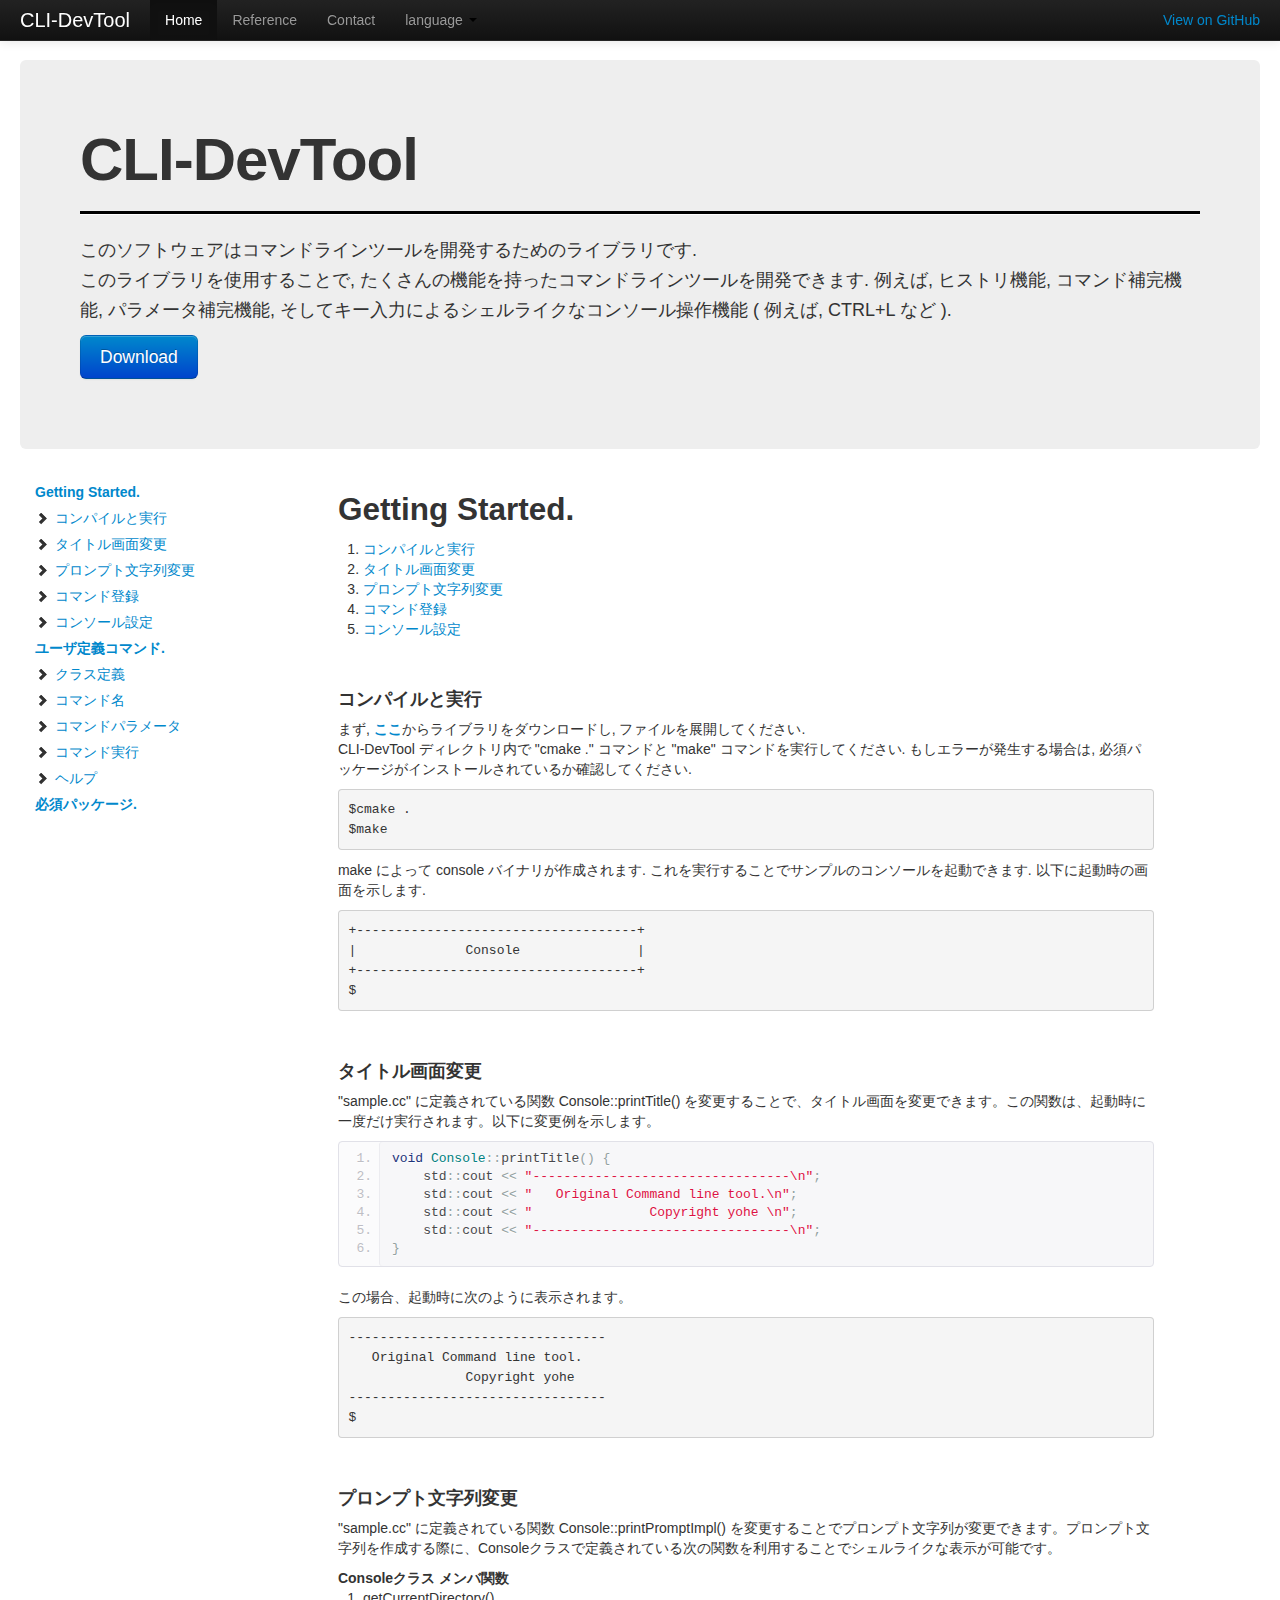
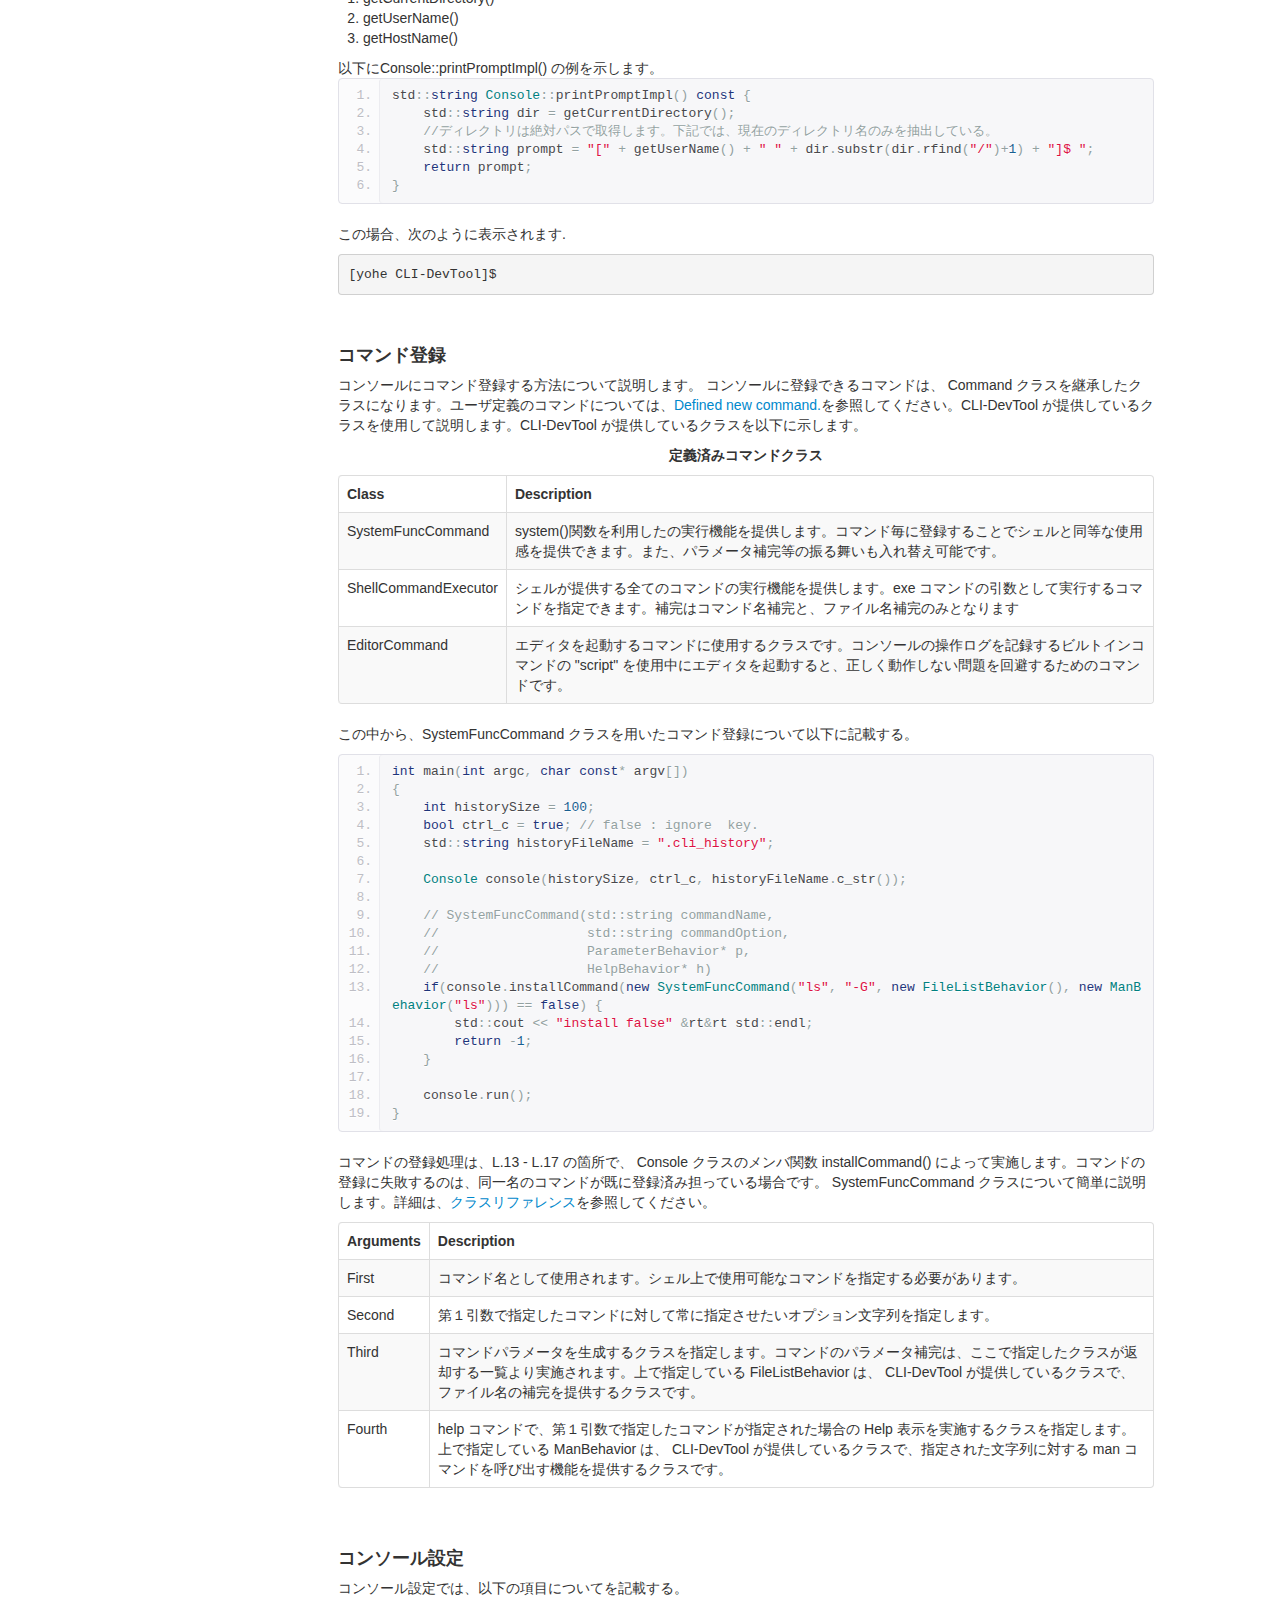
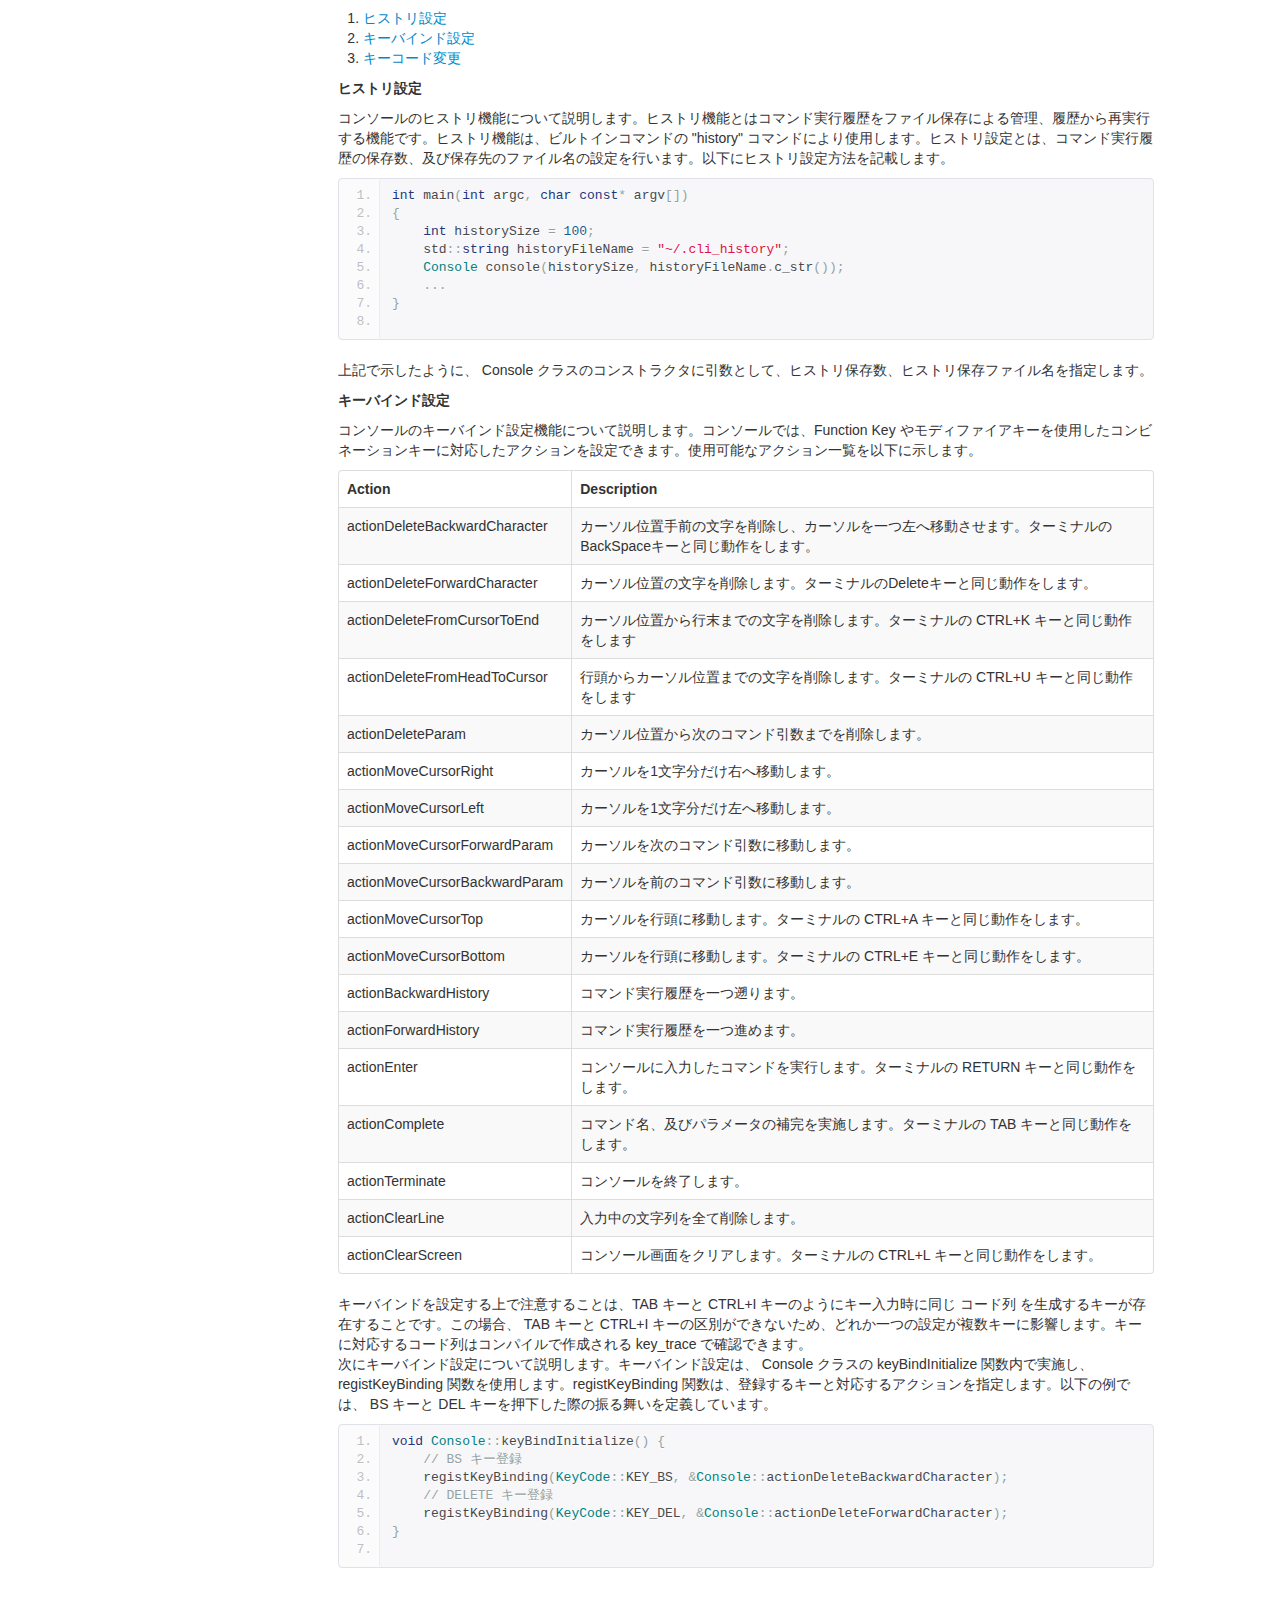
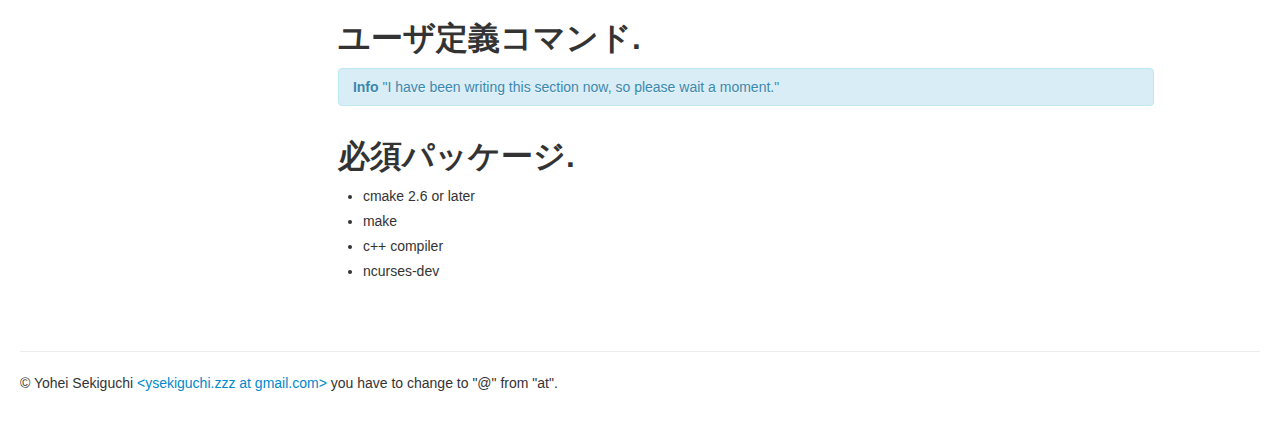
==== index_jp.html @ f5a16730 "update." ====
<!DOCTYPE html>
<html lang="ja">
  <head>
    <meta charset="utf-8">
    <title>CLI-DevTool wiki</title>
    <meta name="viewport" content="width=device-width, initial-scale=1.0">
    <meta name="description" content="">
    <meta name="author" content="">

    <!-- Le styles -->
    <link href="css/bootstrap.min.css" rel="stylesheet">
    <link href="css/bootstrap-responsive.min.css" rel="stylesheet">
    <!--
    <link href="css/docs.css" rel="stylesheet">
    -->
    <link href="js/google-code-prettify/prettify.css" rel="stylesheet">
    <style type="text/css">
      body {
        padding-top: 60px;
        padding-bottom: 20px;
      }

      section {
        padding-top: 30px;
        margin-top: -30px
      }
      h4 {
        padding-top: 40px;
      }
      section > .page-header,
      section > .lead {
        color: #5a5a5a;
      }
      section > ul li {
        margin-bottom: 5px;
      }
  
      /* Separators (hr) */
      .bs-docs-separator {
        margin: 40px 0 39px;
      }

      .sidebar-nav {
        padding: 9px;
      }
      h2,h4,h5 {
        padding-top: -60px
        margin-top: -60px
      }
      @media (max-width: 980px) {
        /* Enable use of floated navbar text */
        .navbar-text.pull-right {
          float: none;
          padding-left: 5px;
          padding-right: 5px;
        }
      }
    </style>

    <!-- HTML5 shim, for IE6-8 support of HTML5 elements -->
    <!--[if lt IE 9]>
      <script src="../assets/js/html5shiv.js"></script>
    <![endif]-->

    <!-- Fav and touch icons -->
    <link rel="apple-touch-icon-precomposed" sizes="144x144" href="../assets/ico/apple-touch-icon-144-precomposed.png">
    <link rel="apple-touch-icon-precomposed" sizes="114x114" href="../assets/ico/apple-touch-icon-114-precomposed.png">
      <link rel="apple-touch-icon-precomposed" sizes="72x72" href="../assets/ico/apple-touch-icon-72-precomposed.png">
                    <link rel="apple-touch-icon-precomposed" href="../assets/ico/apple-touch-icon-57-precomposed.png">
                                   <link rel="shortcut icon" href="../assets/ico/favicon.png">

  </head>

  <!-- Scrollspyの設定をbodyタグに記入 -->
  <body>
    <!-- 上部固定のナビゲーションバー -->
    <div class="navbar navbar-inverse navbar-fixed-top">
      <div class="navbar-inner">
        <div class="container-fluid">
        <button type="button" class="btn btn-navbar" data-toggle="collapse" data-target=".nav-collapse">
          <span class="icon-bar"></span>
          <span class="icon-bar"></span>
          <span class="icon-bar"></span>
        </button>
        <a class="brand" href="#">CLI-DevTool</a>
        <div class="nav-collapse collapse">
          <p class="navbar-text pull-right">
          <a href="https://github.com/yohe/CLI-DevTool">View on GitHub</a>
          <!--<a href="https://github.com/yohe/CLI-DevTool" class="btn btn-primary btn-small">View on GitHub</a> -->
          </p>
          <ul class="nav">
            <li class="active"><a href="./index.html">Home</a></li>
            <li><a href="#">Reference</a></li>
            <li><a href="mailto:ysekiguchi.zzz at gmail.com">Contact</a></li>
            <li class="dropdown">
              <a class="dropdown-togle" data-toggle="dropdown" href="#"> language <b class="caret"></b></a>
              <ul class="dropdown-menu">
                <li><a href="./index.html"><i class="icon-minus"></i> English</a></li>
                <li><a href="./index_jp.html"><i class="icon-ok"></i> Japanese</a></li>
              </ul>
            </li>
          </ul>
        </div><!--/.nav-collapse -->
      </div><!-- /container-fluid -->
      </div><!-- /navbar-inner -->
    </div><!-- /navbar navbar-fixed-top -->
  <div class="container-fluid">
    <div class="row-fluid">
    <div class="span12">
      <div class="hero-unit">
        <h1>CLI-DevTool</h1>
        <hr size=5 color=black>
        <p>このソフトウェアはコマンドラインツールを開発するためのライブラリです.<br>このライブラリを使用することで, たくさんの機能を持ったコマンドラインツールを開発できます. 例えば, ヒストリ機能, コマンド補完機能, パラメータ補完機能, そしてキー入力によるシェルライクなコンソール操作機能 ( 例えば, CTRL+L など ).</p>
        <p><a href="https://github.com/yohe/CLI-DevTool/zipball/master" class="btn btn-primary btn-large">Download</a></p>
      </div><!-- /hero-unit -->
    </div>
    </div>
    <div class="row-fluid">
      <div class="span3">
        <div class="scroll_filed">
          <div class="bs-docs-sidebar">
          <div>
          <ul class="nav nav-list">
            <li><a href="#getting_started"><strong> Getting Started.</strong></a></li>
            <li><a href="#compile_and_running"><i class="icon-chevron-right"></i> コンパイルと実行</a></li>
            <li><a href="#change_title"><i class="icon-chevron-right"></i> タイトル画面変更</a></li>
            <li><a href="#change_prompt"><i class="icon-chevron-right"></i> プロンプト文字列変更</a></li>
            <li><a href="#regist_command"><i class="icon-chevron-right"></i> コマンド登録</a></li>
            <li><a href="#setting_console"><i class="icon-chevron-right"></i> コンソール設定</a></li>
          </ul>
          </div>
          <div>
          <ul class="nav nav-list">
            <li><a href="#defined_new_command"><strong> ユーザ定義コマンド.</strong></a></li>
            <li><a href="#command_def"><i class="icon-chevron-right"></i> クラス定義</a></li>
            <li><a href="#command_name"><i class="icon-chevron-right"></i> コマンド名</a></li>
            <li><a href="#command_param_compl"><i class="icon-chevron-right"></i> コマンドパラメータ</a></li>
            <li><a href="#command_exec"><i class="icon-chevron-right"></i> コマンド実行</a></li>
            <li><a href="#command_help"><i class="icon-chevron-right"></i> ヘルプ</a></li>
          </ul>
          </div>
          <div>
          <ul class="nav nav-list">
            <li><a href="#required"><strong> 必須パッケージ.</strong></a></li>
          </ul>
          </div>
          </div>
        </div>
      </div><!--/span-->
      <div class="span8">
        <section id="getting_started">
        <h2>Getting Started.</h2>
          <p>
            <ol type="1" style="list-style-position: outside">
              <li><a href="#compile_and_running">コンパイルと実行</a></li>
              <li><a href="#change_title">タイトル画面変更</a></li>
              <li><a href="#change_prompt">プロンプト文字列変更</a></li>
              <li><a href="#regist_command">コマンド登録</a></li>
              <li><a href="#setting_console">コンソール設定</a></li>
            </ol>
          </p>
          <p>
          <h4 id="compile_and_running">コンパイルと実行</h4>
          <p>まず, <a href="https://github.com/yohe/CLI-DevTool/zipball/master"><strong>ここ</strong></a>からライブラリをダウンロードし, ファイルを展開してください.<br>CLI-DevTool ディレクトリ内で "cmake ." コマンドと "make" コマンドを実行してください. もしエラーが発生する場合は, 必須パッケージがインストールされているか確認してください.<br>
          <pre>$cmake .
$make</pre>
          </p>
          <p>make によって console バイナリが作成されます. これを実行することでサンプルのコンソールを起動できます. 以下に起動時の画面を示します.</p>
          <pre>
+------------------------------------+
|              Console               |
+------------------------------------+
$ </pre>
              <h4 id="change_title">タイトル画面変更</h4>
              <p>"sample.cc" に定義されている関数 Console::printTitle() を変更することで、タイトル画面を変更できます。この関数は、起動時に一度だけ実行されます。以下に変更例を示します。</p>
              <pre class="prettyprint linenums">
void Console::printTitle() {
    std::cout << "---------------------------------\n";
    std::cout << "   Original Command line tool.\n";
    std::cout << "               Copyright yohe \n";
    std::cout << "---------------------------------\n";
}
</pre>
              <p>この場合、起動時に次のように表示されます。
              <pre>
---------------------------------
   Original Command line tool.
               Copyright yohe 
---------------------------------
$ 
</pre>
              </p>
              <h4 id="change_prompt">プロンプト文字列変更</h4>
              <p>"sample.cc" に定義されている関数 Console::printPromptImpl() を変更することでプロンプト文字列が変更できます。プロンプト文字列を作成する際に、Consoleクラスで定義されている次の関数を利用することでシェルライクな表示が可能です。</p>
              <strong>Consoleクラス メンバ関数</strong>
              <ol type="1">
                  <li>getCurrentDirectory()</li>
                  <li>getUserName()</li>
                  <li>getHostName()</li>
              </ol>
              以下にConsole::printPromptImpl() の例を示します。
              <pre class="prettyprint linenums">
std::string Console::printPromptImpl() const {
    std::string dir = getCurrentDirectory();
    //ディレクトリは絶対パスで取得します。下記では、現在のディレクトリ名のみを抽出している。
    std::string prompt = "[" + getUserName() + " " + dir.substr(dir.rfind("/")+1) + "]$ ";
    return prompt;
}</pre>
              <p>この場合、次のように表示されます.</p>
              <pre>[yohe CLI-DevTool]$</pre>
              <h4 id="regist_command">コマンド登録</h4>
              <p>コンソールにコマンド登録する方法について説明します。
              コンソールに登録できるコマンドは、 Command クラスを継承したクラスになります。ユーザ定義のコマンドについては、<a href="#defined_new_command">Defined new command.</a>を参照してください。CLI-DevTool が提供しているクラスを使用して説明します。CLI-DevTool が提供しているクラスを以下に示します。</p>

              <p class="text-center"><strong>定義済みコマンドクラス</strong></p>
              <table class="table table-bordered table-striped">
                <colgroup>
                  <col class="span1">
                  <col class="span7">
                </colgroup>
                <thead>
                  <tr>
                    <th>Class</th>
                    <th>Description</th>
                  </tr>
                </thead>
                <tbody>
                  <tr>
                    <td>SystemFuncCommand</td>
                    <td>system()関数を利用したの実行機能を提供します。コマンド毎に登録することでシェルと同等な使用感を提供できます。また、パラメータ補完等の振る舞いも入れ替え可能です。</td>
                  </tr>
                  <tr>
                    <td>ShellCommandExecutor</td>
                    <td>シェルが提供する全てのコマンドの実行機能を提供します。exe コマンドの引数として実行するコマンドを指定できます。補完はコマンド名補完と、ファイル名補完のみとなります</td>
                  </tr>
                  <tr>
                    <td>EditorCommand</td>
                    <td>エディタを起動するコマンドに使用するクラスです。コンソールの操作ログを記録するビルトインコマンドの "script" を使用中にエディタを起動すると、正しく動作しない問題を回避するためのコマンドです。</td>
                  </tr>
                </tbody>
              </table>
              <p>この中から、SystemFuncCommand クラスを用いたコマンド登録について以下に記載する。</p>
                <pre class="prettyprint linenums">
int main(int argc, char const* argv[])
{
    int historySize = 100;
    bool ctrl_c = true; // false : ignore <CTRL-C> key.
    std::string historyFileName = ".cli_history";

    Console console(historySize, ctrl_c, historyFileName.c_str());

    // SystemFuncCommand(std::string commandName,
    //                   std::string commandOption,
    //                   ParameterBehavior* p,
    //                   HelpBehavior* h)
    if(console.installCommand(new SystemFuncCommand("ls", "-G", new FileListBehavior(), new ManBehavior("ls"))) == false) {
        std::cout &lt&lt "install false" &rt&rt std::endl;
        return -1;
    }

    console.run();
}
</pre>
              <p>コマンドの登録処理は、L.13 - L.17 の箇所で、 Console クラスのメンバ関数 installCommand() によって実施します。コマンドの登録に失敗するのは、同一名のコマンドが既に登録済み担っている場合です。 SystemFuncCommand クラスについて簡単に説明します。詳細は、<a href="./class_ref.html">クラスリファレンス</a>を参照してください。
              </p>
              <table class="table table-bordered table-striped">
                <colgroup>
                  <col class="span1">
                  <col class="span7">
                </colgroup>
                <thead>
                  <tr>
                    <th>Arguments</th>
                    <th>Description</th>
                  </tr>
                </thead>
                <tbody>
                  <tr>
                    <td>First</td>
                    <td>コマンド名として使用されます。シェル上で使用可能なコマンドを指定する必要があります。</td>
                  </tr>
                  <tr>
                    <td>Second</td>
                    <td>第１引数で指定したコマンドに対して常に指定させたいオプション文字列を指定します。</td>
                  </tr>
                  <tr>
                    <td>Third</td>
                    <td>コマンドパラメータを生成するクラスを指定します。コマンドのパラメータ補完は、ここで指定したクラスが返却する一覧より実施されます。上で指定している FileListBehavior は、 CLI-DevTool が提供しているクラスで、ファイル名の補完を提供するクラスです。</td>
                  </tr>
                  <tr>
                    <td>Fourth</td>
                    <td>help コマンドで、第１引数で指定したコマンドが指定された場合の Help 表示を実施するクラスを指定します。上で指定している ManBehavior は、 CLI-DevTool が提供しているクラスで、指定された文字列に対する man コマンドを呼び出す機能を提供するクラスです。</td>
                  </tr>
                </tbody>
              </table>
              <h4 id="setting_console">コンソール設定</h4>
              <p>コンソール設定では、以下の項目についてを記載する。</p>
              <ol type="1" style="list-style-position: outside">
                <li><a href="#setting_console_history">ヒストリ設定</a></li>
                <li><a href="#setting_console_keybind">キーバインド設定</a></li>
                <li><a href="#setting_console_keycode">キーコード変更</a></li>
              </ol>
              <h5 id="setting_console_history">ヒストリ設定</h5>
              <p>コンソールのヒストリ機能について説明します。ヒストリ機能とはコマンド実行履歴をファイル保存による管理、履歴から再実行する機能です。ヒストリ機能は、ビルトインコマンドの "history" コマンドにより使用します。ヒストリ設定とは、コマンド実行履歴の保存数、及び保存先のファイル名の設定を行います。以下にヒストリ設定方法を記載します。</p>
              <pre class="prettyprint linenums">
int main(int argc, char const* argv[])
{
    int historySize = 100;
    std::string historyFileName = "~/.cli_history";
    Console console(historySize, historyFileName.c_str());
    ...
}
              </pre>
              <p>上記で示したように、 Console クラスのコンストラクタに引数として、ヒストリ保存数、ヒストリ保存ファイル名を指定します。</p>
              <h5 id="setting_console_keybind">キーバインド設定</h5>
              <p>コンソールのキーバインド設定機能について説明します。コンソールでは、Function Key やモディファイアキーを使用したコンビネーションキーに対応したアクションを設定できます。使用可能なアクション一覧を以下に示します。</p>
              <table class="table table-bordered table-striped">
                <colgroup>
                  <col class="span1">
                  <col class="span7">
                </colgroup>
                <thead>
                  <tr>
                    <th>Action</th>
                    <th>Description</th>
                  </tr>
                </thead>
                <tbody>
                  <tr>
                    <td>actionDeleteBackwardCharacter</td>
                    <td>カーソル位置手前の文字を削除し、カーソルを一つ左へ移動させます。ターミナルのBackSpaceキーと同じ動作をします。</td>
                  </tr>
                  <tr>
                    <td>actionDeleteForwardCharacter</td>
                    <td>カーソル位置の文字を削除します。ターミナルのDeleteキーと同じ動作をします。</td>
                  </tr>
                  <tr>
                    <td>actionDeleteFromCursorToEnd</td>
                    <td>カーソル位置から行末までの文字を削除します。ターミナルの CTRL+K キーと同じ動作をします</td>
                  </tr>
                  <tr>
                    <td>actionDeleteFromHeadToCursor</td>
                    <td>行頭からカーソル位置までの文字を削除します。ターミナルの CTRL+U キーと同じ動作をします</td>
                  </tr>
                  <tr>
                    <td>actionDeleteParam</td>
                    <td>カーソル位置から次のコマンド引数までを削除します。</td>
                  </tr>
                  <tr>
                    <td>actionMoveCursorRight</td>
                    <td>カーソルを1文字分だけ右へ移動します。</td>
                  </tr>
                  <tr>
                    <td>actionMoveCursorLeft</td>
                    <td>カーソルを1文字分だけ左へ移動します。</td>
                  </tr>
                  <tr>
                    <td>actionMoveCursorForwardParam</td>
                    <td>カーソルを次のコマンド引数に移動します。</td>
                  </tr>
                  <tr>
                    <td>actionMoveCursorBackwardParam</td>
                    <td>カーソルを前のコマンド引数に移動します。</td>
                  </tr>
                  <tr>
                    <td>actionMoveCursorTop</td>
                    <td>カーソルを行頭に移動します。ターミナルの CTRL+A キーと同じ動作をします。</td>
                  </tr>
                  <tr>
                    <td>actionMoveCursorBottom</td>
                    <td>カーソルを行頭に移動します。ターミナルの CTRL+E キーと同じ動作をします。</td>
                  </tr>
                  <tr>
                    <td>actionBackwardHistory</td>
                    <td>コマンド実行履歴を一つ遡ります。</td>
                  </tr>
                  <tr>
                    <td>actionForwardHistory</td>
                    <td>コマンド実行履歴を一つ進めます。</td>
                  </tr>
                  <tr>
                    <td>actionEnter</td>
                    <td>コンソールに入力したコマンドを実行します。ターミナルの RETURN キーと同じ動作をします。</td>
                  </tr>
                  <tr>
                    <td>actionComplete</td>
                    <td>コマンド名、及びパラメータの補完を実施します。ターミナルの TAB キーと同じ動作をします。</td>
                  </tr>
                  <tr>
                    <td>actionTerminate</td>
                    <td>コンソールを終了します。</td>
                  </tr>
                  <tr>
                    <td>actionClearLine</td>
                    <td>入力中の文字列を全て削除します。</td>
                  </tr>
                  <tr>
                    <td>actionClearScreen</td>
                    <td>コンソール画面をクリアします。ターミナルの CTRL+L キーと同じ動作をします。</td>
                  </tr>
                </tbody>
              </table>
              <p>キーバインドを設定する上で注意することは、TAB キーと CTRL+I キーのようにキー入力時に同じ コード列 を生成するキーが存在することです。この場合、 TAB キーと CTRL+I キーの区別ができないため、どれか一つの設定が複数キーに影響します。キーに対応するコード列はコンパイルで作成される key_trace で確認できます。<br>
              次にキーバインド設定について説明します。キーバインド設定は、 Console クラスの keyBindInitialize 関数内で実施し、registKeyBinding 関数を使用します。registKeyBinding 関数は、登録するキーと対応するアクションを指定します。以下の例では、 BS キーと DEL キーを押下した際の振る舞いを定義しています。</p>
              <pre class="prettyprint linenums">
void Console::keyBindInitialize() {
    // BS キー登録
    registKeyBinding(KeyCode::KEY_BS, &Console::actionDeleteBackwardCharacter);
    // DELETE キー登録
    registKeyBinding(KeyCode::KEY_DEL, &Console::actionDeleteForwardCharacter);
}
              </pre>
              <br>
              </section>
              <section id="defined_new_command">
                  <h2>ユーザ定義コマンド.</h2>
                  <div class="alert alert-info">
                      <strong> Info </strong>"I have been writing this section now, so please wait a moment."
                  </div>
              </section>
              <section id="required">
                  <h2>必須パッケージ.</h2>
                  <ul>
                      <li>cmake 2.6 or later</li>
                      <li>make</li>
                      <li>c++ compiler</li>
                      <li>ncurses-dev</li>
                  </ul>
              </section>
              <br>
              <br>
          </div><!-- /span8 -->

  </div><!-- /row -->

  <hr>

  <footer>
  <p>&copy; Yohei Sekiguchi <a href="mailto:ysekiguchi.zzz at gmail.com">&ltysekiguchi.zzz at gmail.com&gt</a> you have to change to "@" from "at".</p>
  </footer>

      </div><!-- /container -->

      <script src="js/bootstrap.js"></script>
      <script src="js/bootstrap.min.js"></script>
      <script src="https://ajax.googleapis.com/ajax/libs/jquery/1.7.1/jquery.min.js"></script>
      <script src="js/google-code-prettify/prettify.js"></script>
      <script>prettyPrint();</script>
      <script src="js/bootstrap.min.js"></script>

  </body>

  </html>
---- js/google-code-prettify/prettify.css ----
.com { color: #93a1a1; }
.lit { color: #195f91; }
.pun, .opn, .clo { color: #93a1a1; }
.fun { color: #dc322f; }
.str, .atv { color: #D14; }
.kwd, .linenums .tag { color: #1e347b; }
.typ, .atn, .dec, .var { color: teal; }
.pln { color: #48484c; }

.prettyprint {
    padding: 8px;
    background-color: #f7f7f9;
    border: 1px solid #e1e1e8;
}
.prettyprint.linenums {
    -webkit-box-shadow: inset 40px 0 0 #fbfbfc, inset 41px 0 0 #ececf0;
    -moz-box-shadow: inset 40px 0 0 #fbfbfc, inset 41px 0 0 #ececf0;
    box-shadow: inset 40px 0 0 #fbfbfc, inset 41px 0 0 #ececf0;
}

/* Specify class=linenums on a pre to get line numbering */
ol.linenums {
    margin: 0 0 0 33px; /* IE indents via margin-left */
}
ol.linenums li {
    padding-left: 12px;
    color: #bebec5;
    line-height: 18px;
    text-shadow: 0 1px 0 #fff;
}
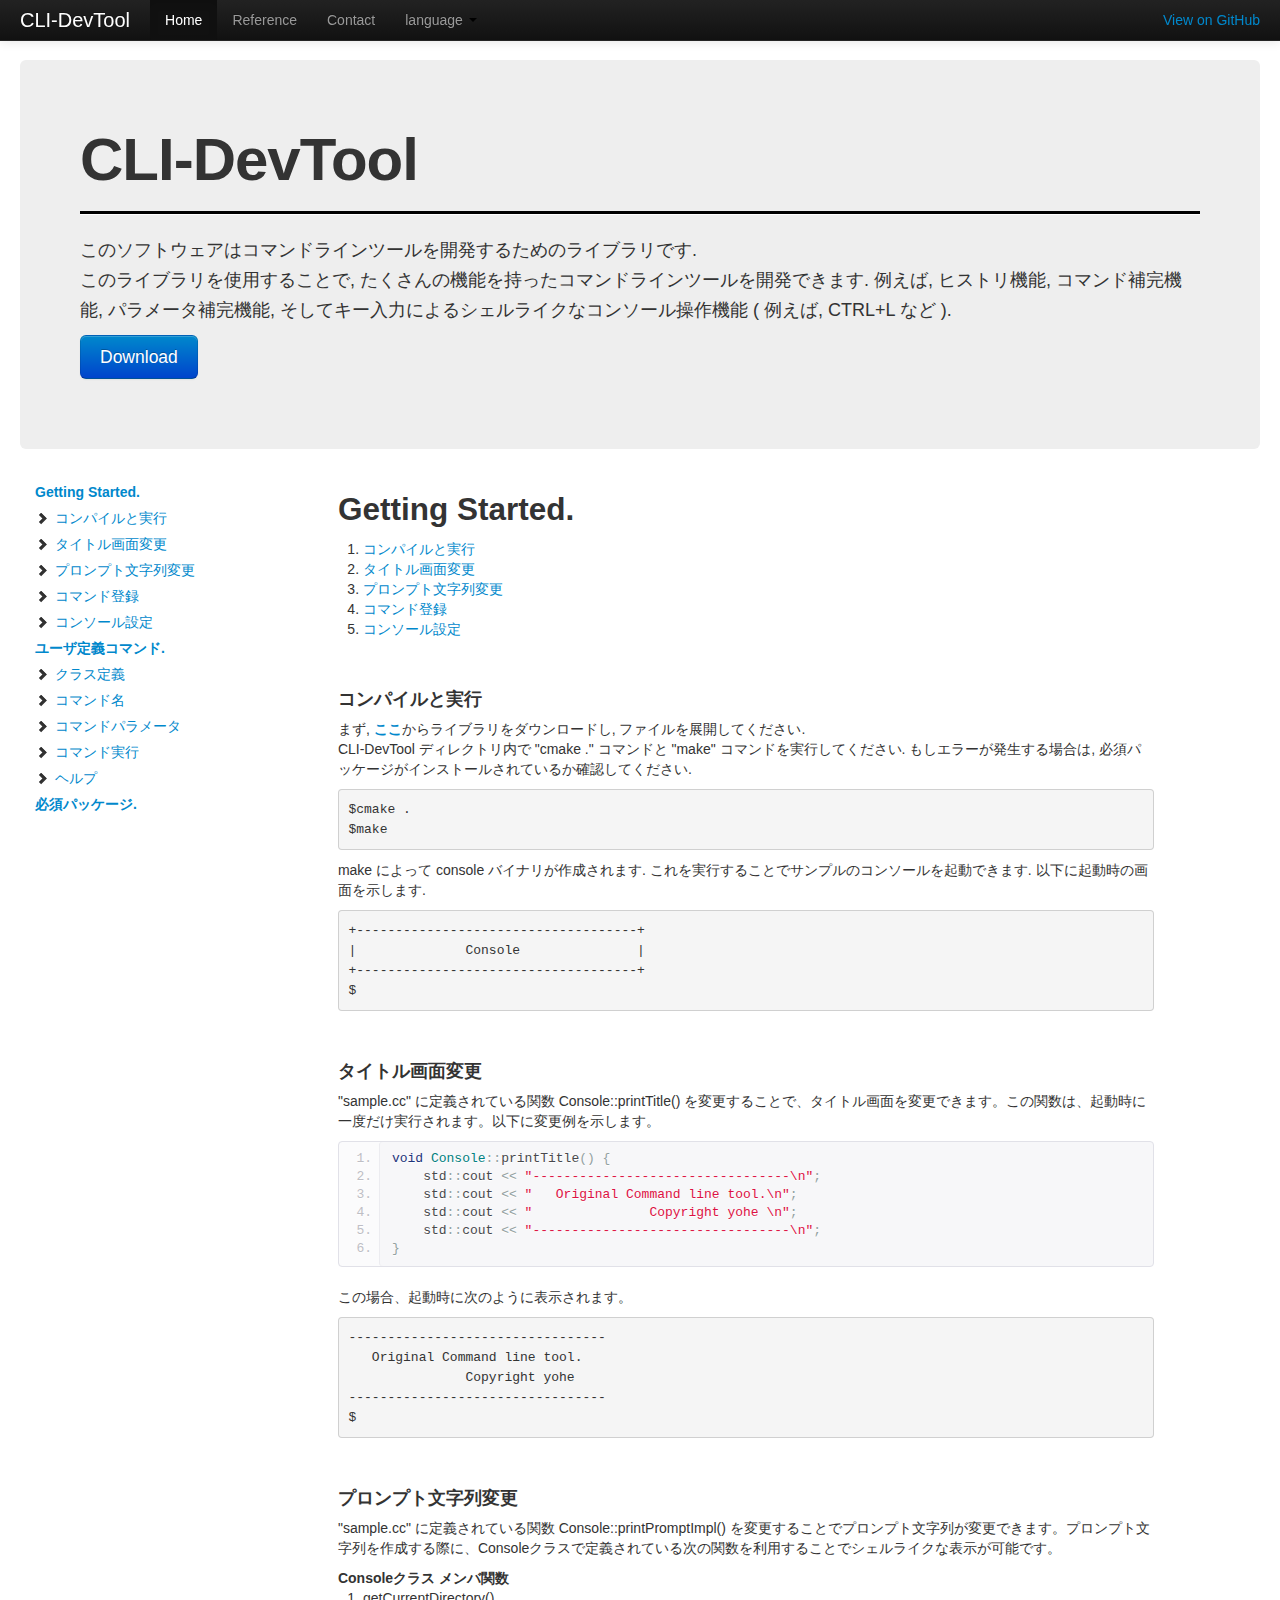
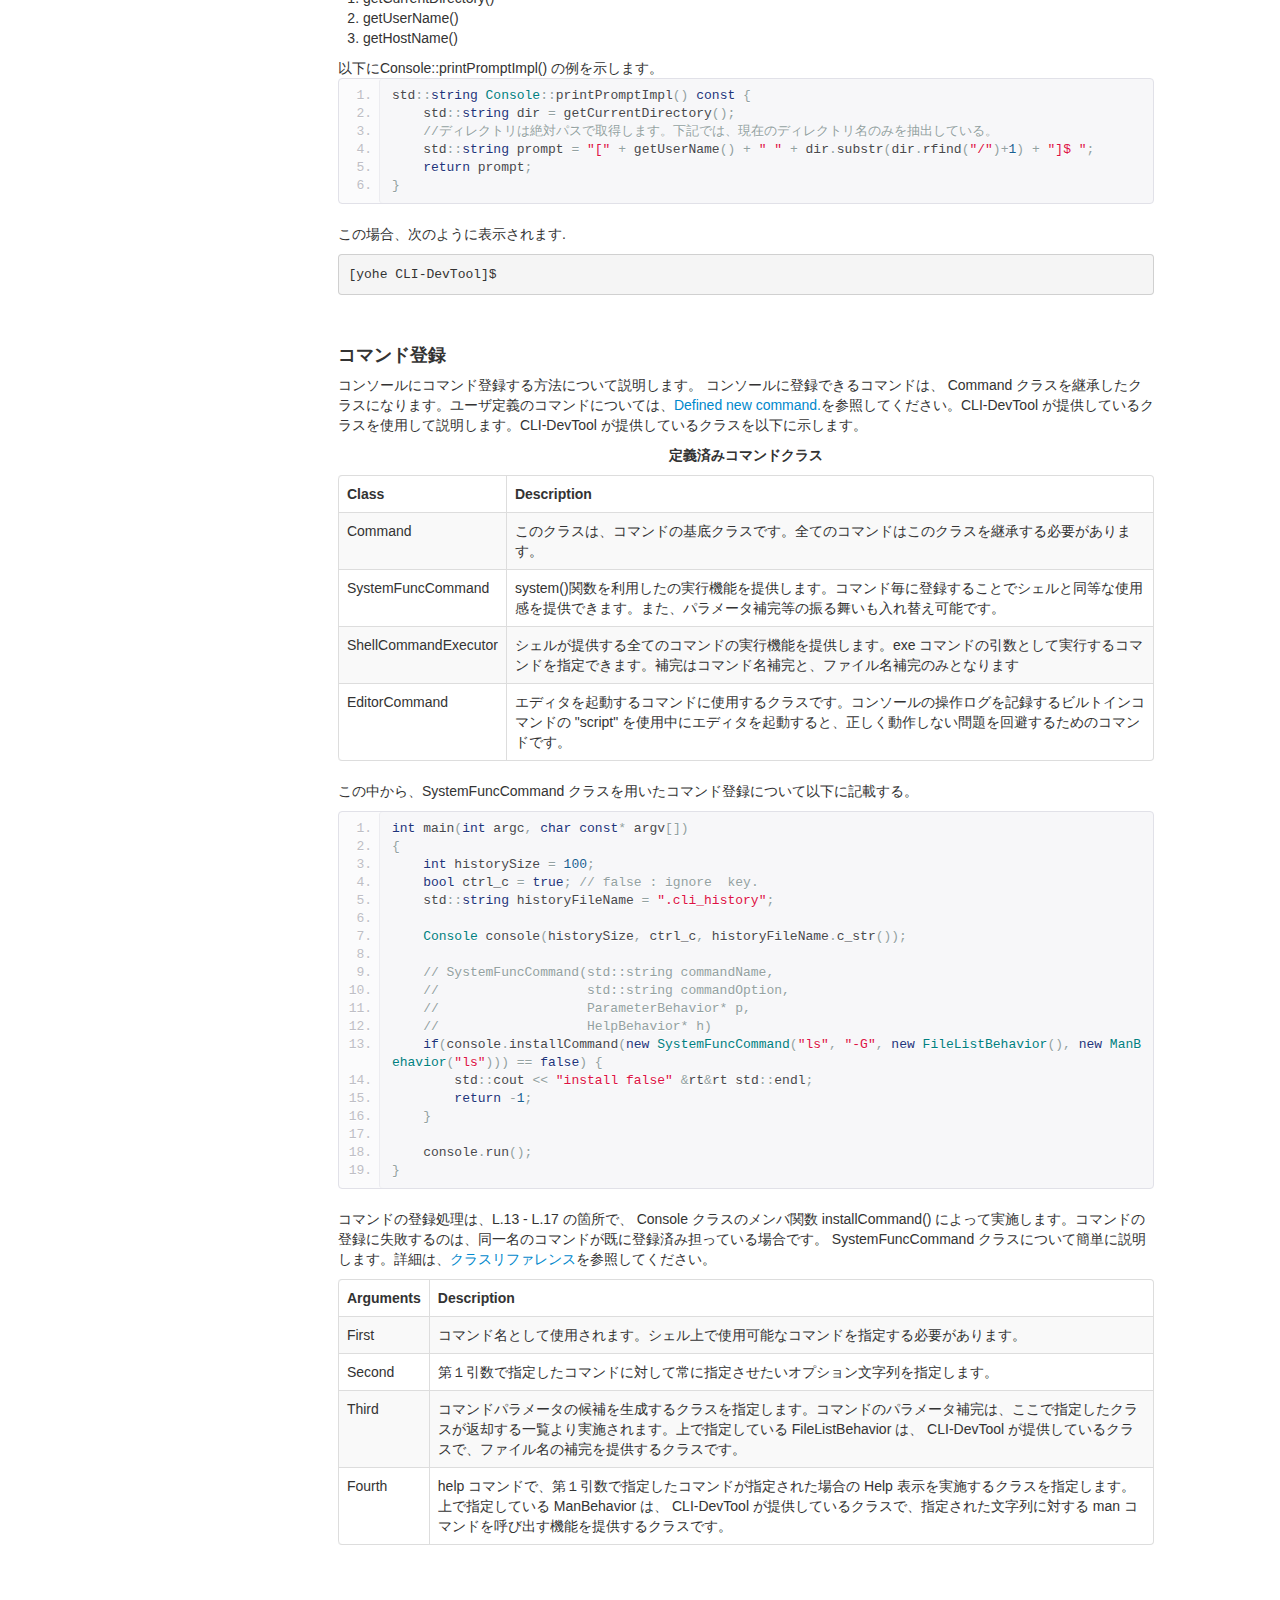
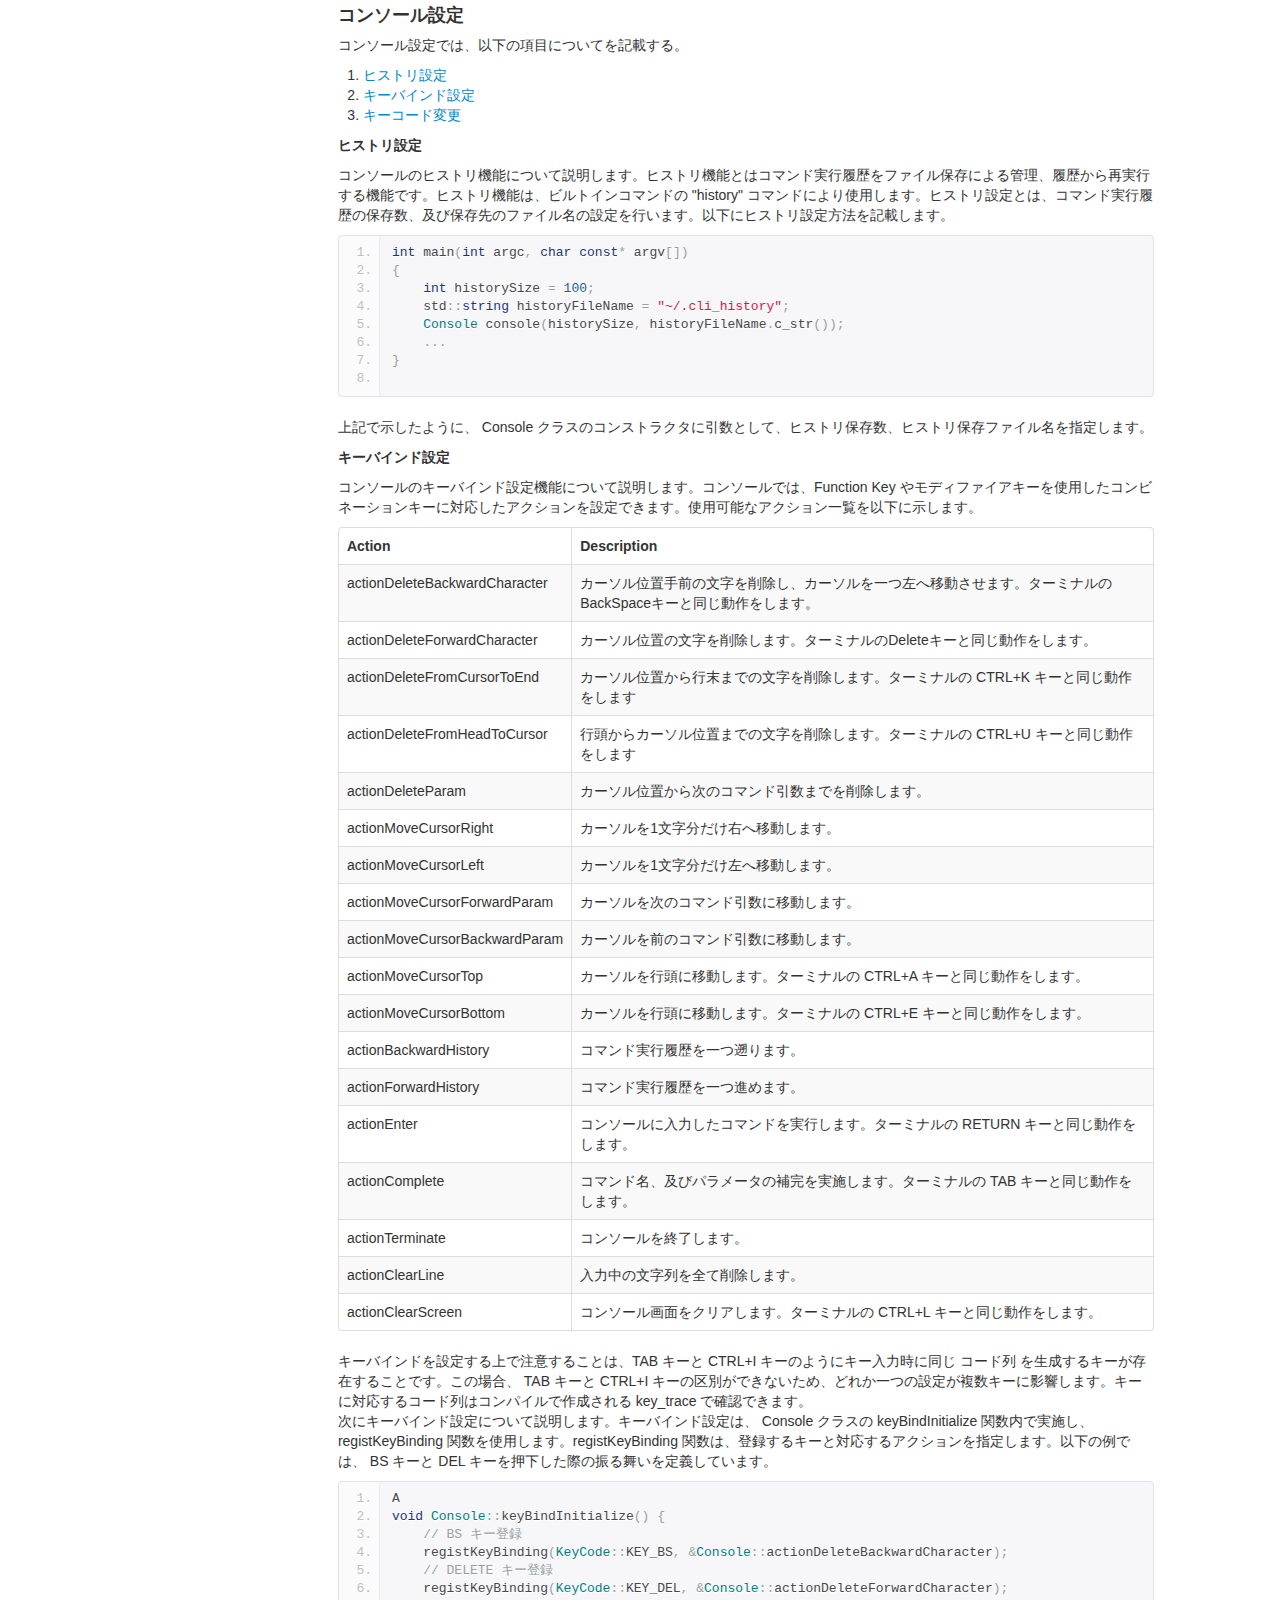
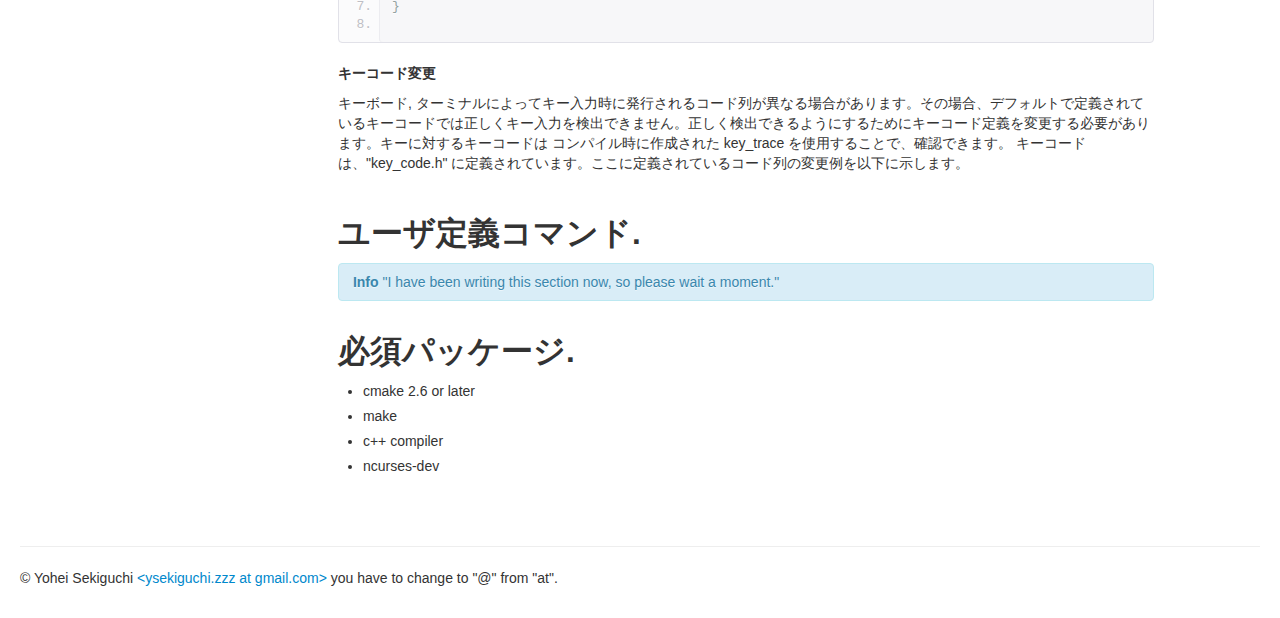
==== commit 90eaeb5c: "update." ====
--- a/index_jp.html
+++ b/index_jp.html
@@ -226,6 +226,10 @@
                 </thead>
                 <tbody>
                   <tr>
+                    <td>Command</td>
+                    <td>このクラスは、コマンドの基底クラスです。全てのコマンドはこのクラスを継承する必要があります。</td>
+                  </tr>
+                  <tr>
                     <td>SystemFuncCommand</td>
                     <td>system()関数を利用したの実行機能を提供します。コマンド毎に登録することでシェルと同等な使用感を提供できます。また、パラメータ補完等の振る舞いも入れ替え可能です。</td>
                   </tr>
@@ -285,7 +289,7 @@
                   </tr>
                   <tr>
                     <td>Third</td>
-                    <td>コマンドパラメータを生成するクラスを指定します。コマンドのパラメータ補完は、ここで指定したクラスが返却する一覧より実施されます。上で指定している FileListBehavior は、 CLI-DevTool が提供しているクラスで、ファイル名の補完を提供するクラスです。</td>
+                    <td>コマンドパラメータの候補を生成するクラスを指定します。コマンドのパラメータ補完は、ここで指定したクラスが返却する一覧より実施されます。上で指定している FileListBehavior は、 CLI-DevTool が提供しているクラスで、ファイル名の補完を提供するクラスです。</td>
                   </tr>
                   <tr>
                     <td>Fourth</td>
@@ -403,6 +407,7 @@
               <p>キーバインドを設定する上で注意することは、TAB キーと CTRL+I キーのようにキー入力時に同じ コード列 を生成するキーが存在することです。この場合、 TAB キーと CTRL+I キーの区別ができないため、どれか一つの設定が複数キーに影響します。キーに対応するコード列はコンパイルで作成される key_trace で確認できます。<br>
               次にキーバインド設定について説明します。キーバインド設定は、 Console クラスの keyBindInitialize 関数内で実施し、registKeyBinding 関数を使用します。registKeyBinding 関数は、登録するキーと対応するアクションを指定します。以下の例では、 BS キーと DEL キーを押下した際の振る舞いを定義しています。</p>
               <pre class="prettyprint linenums">
+A
 void Console::keyBindInitialize() {
     // BS キー登録
     registKeyBinding(KeyCode::KEY_BS, &Console::actionDeleteBackwardCharacter);
@@ -410,6 +415,10 @@
     registKeyBinding(KeyCode::KEY_DEL, &Console::actionDeleteForwardCharacter);
 }
               </pre>
+              <h5 id="setting_console_keycode">キーコード変更</h5>
+              <p>キーボード, ターミナルによってキー入力時に発行されるコード列が異なる場合があります。その場合、デフォルトで定義されているキーコードでは正しくキー入力を検出できません。正しく検出できるようにするためにキーコード定義を変更する必要があります。キーに対するキーコードは コンパイル時に作成された key_trace を使用することで、確認できます。
+              キーコードは、"key_code.h" に定義されています。ここに定義されているコード列の変更例を以下に示します。
+              </p>
               <br>
               </section>
               <section id="defined_new_command">
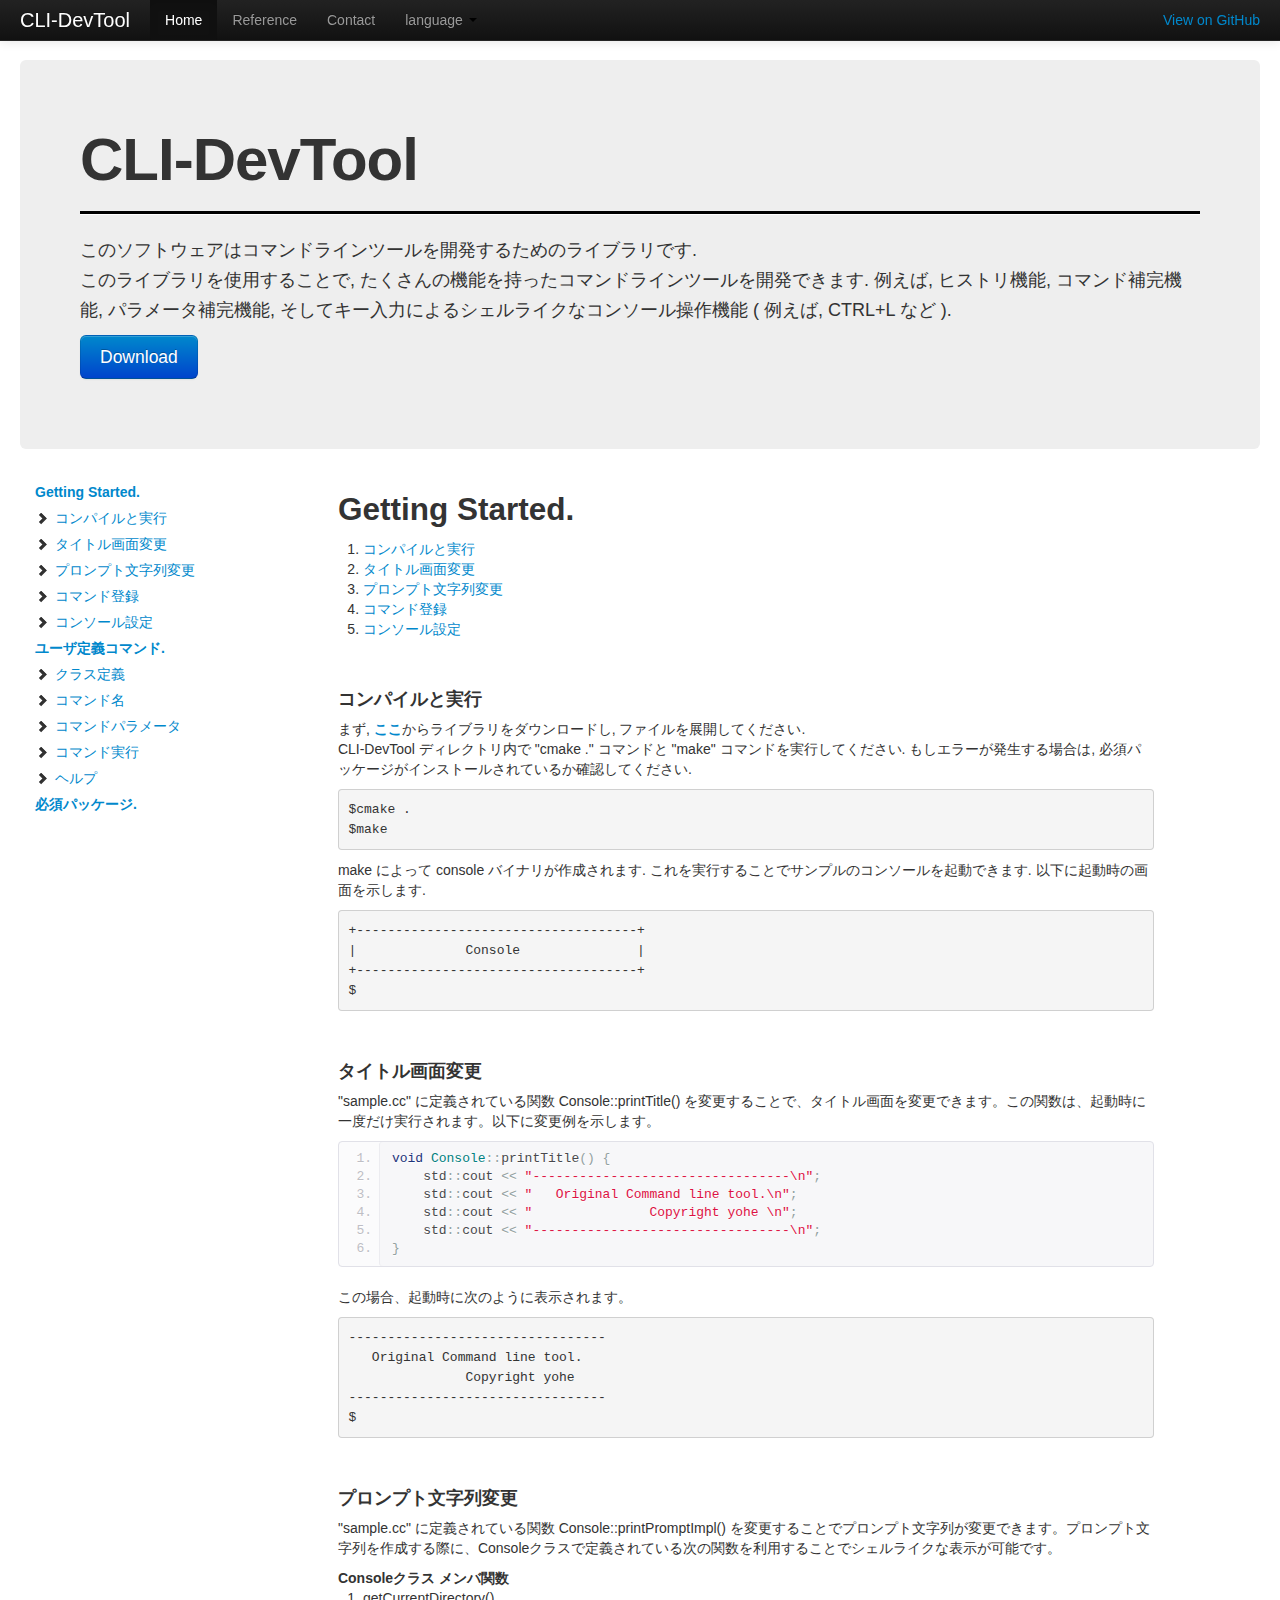
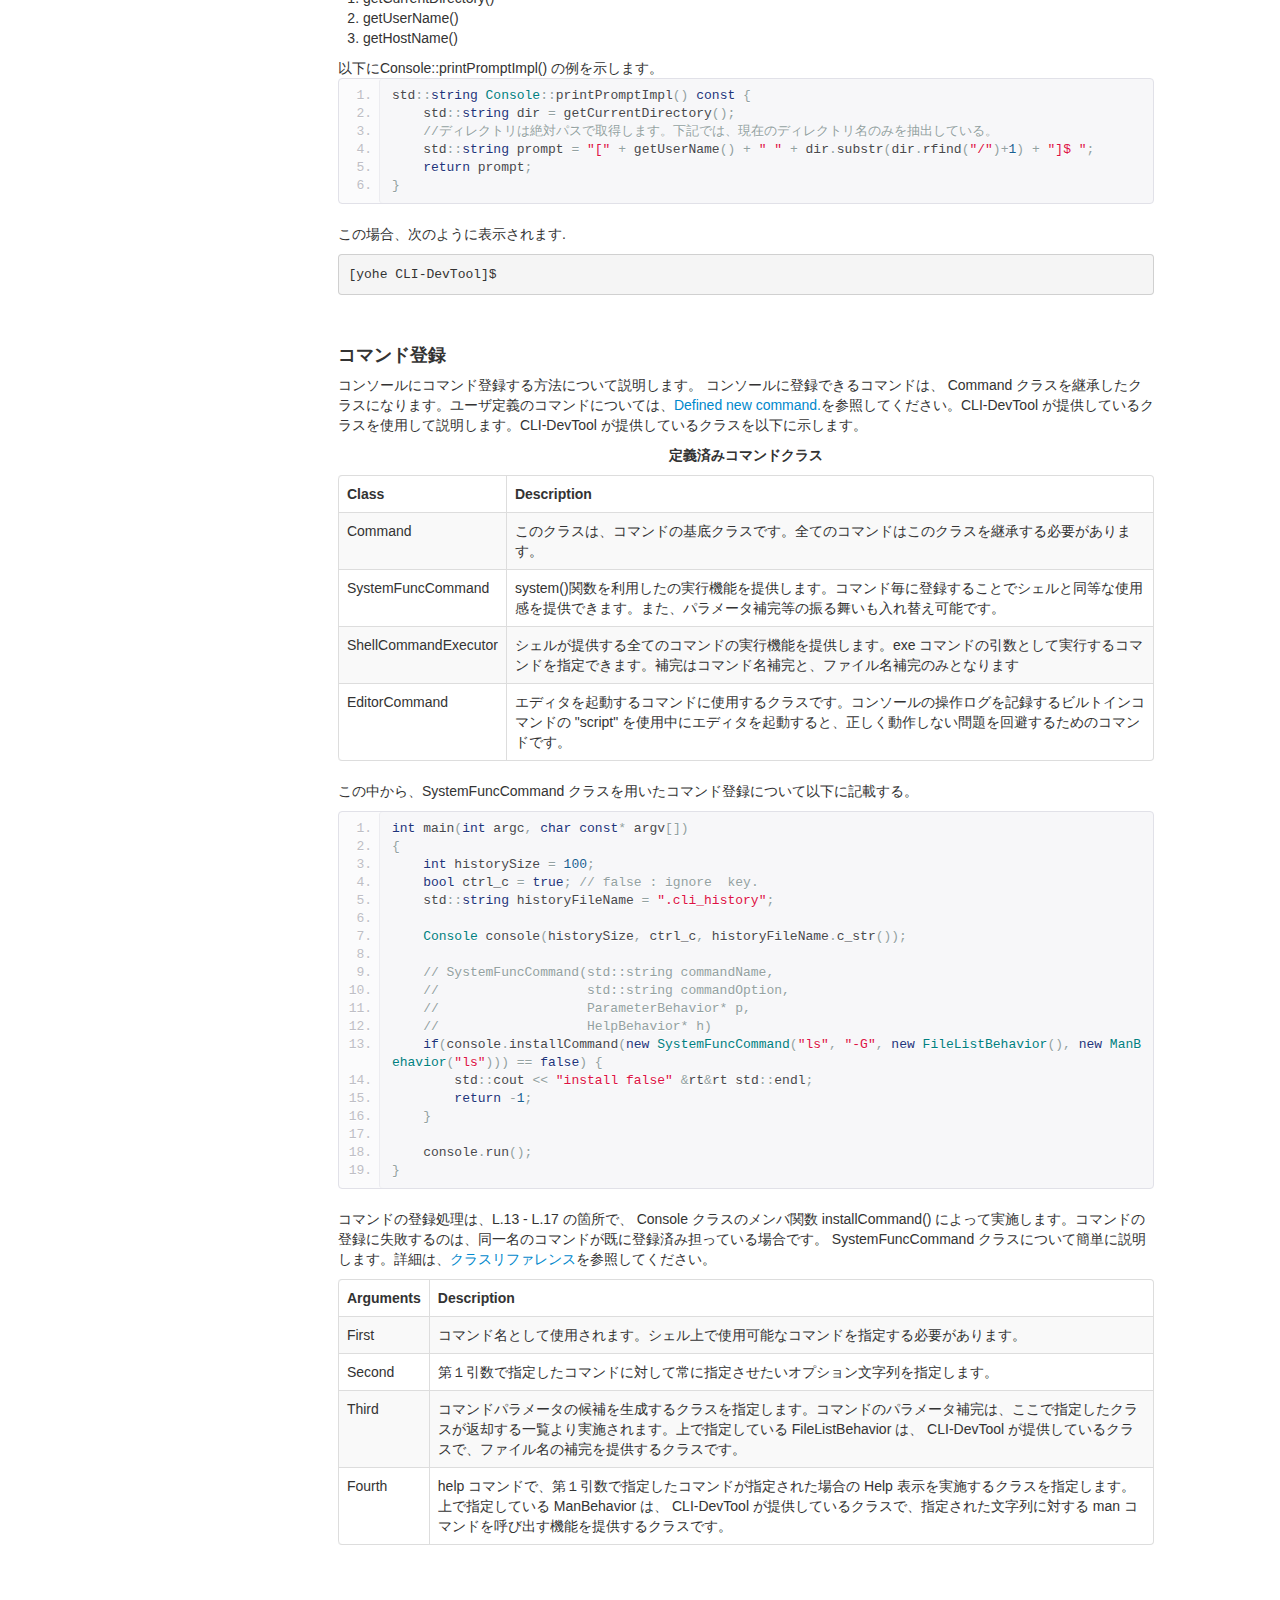
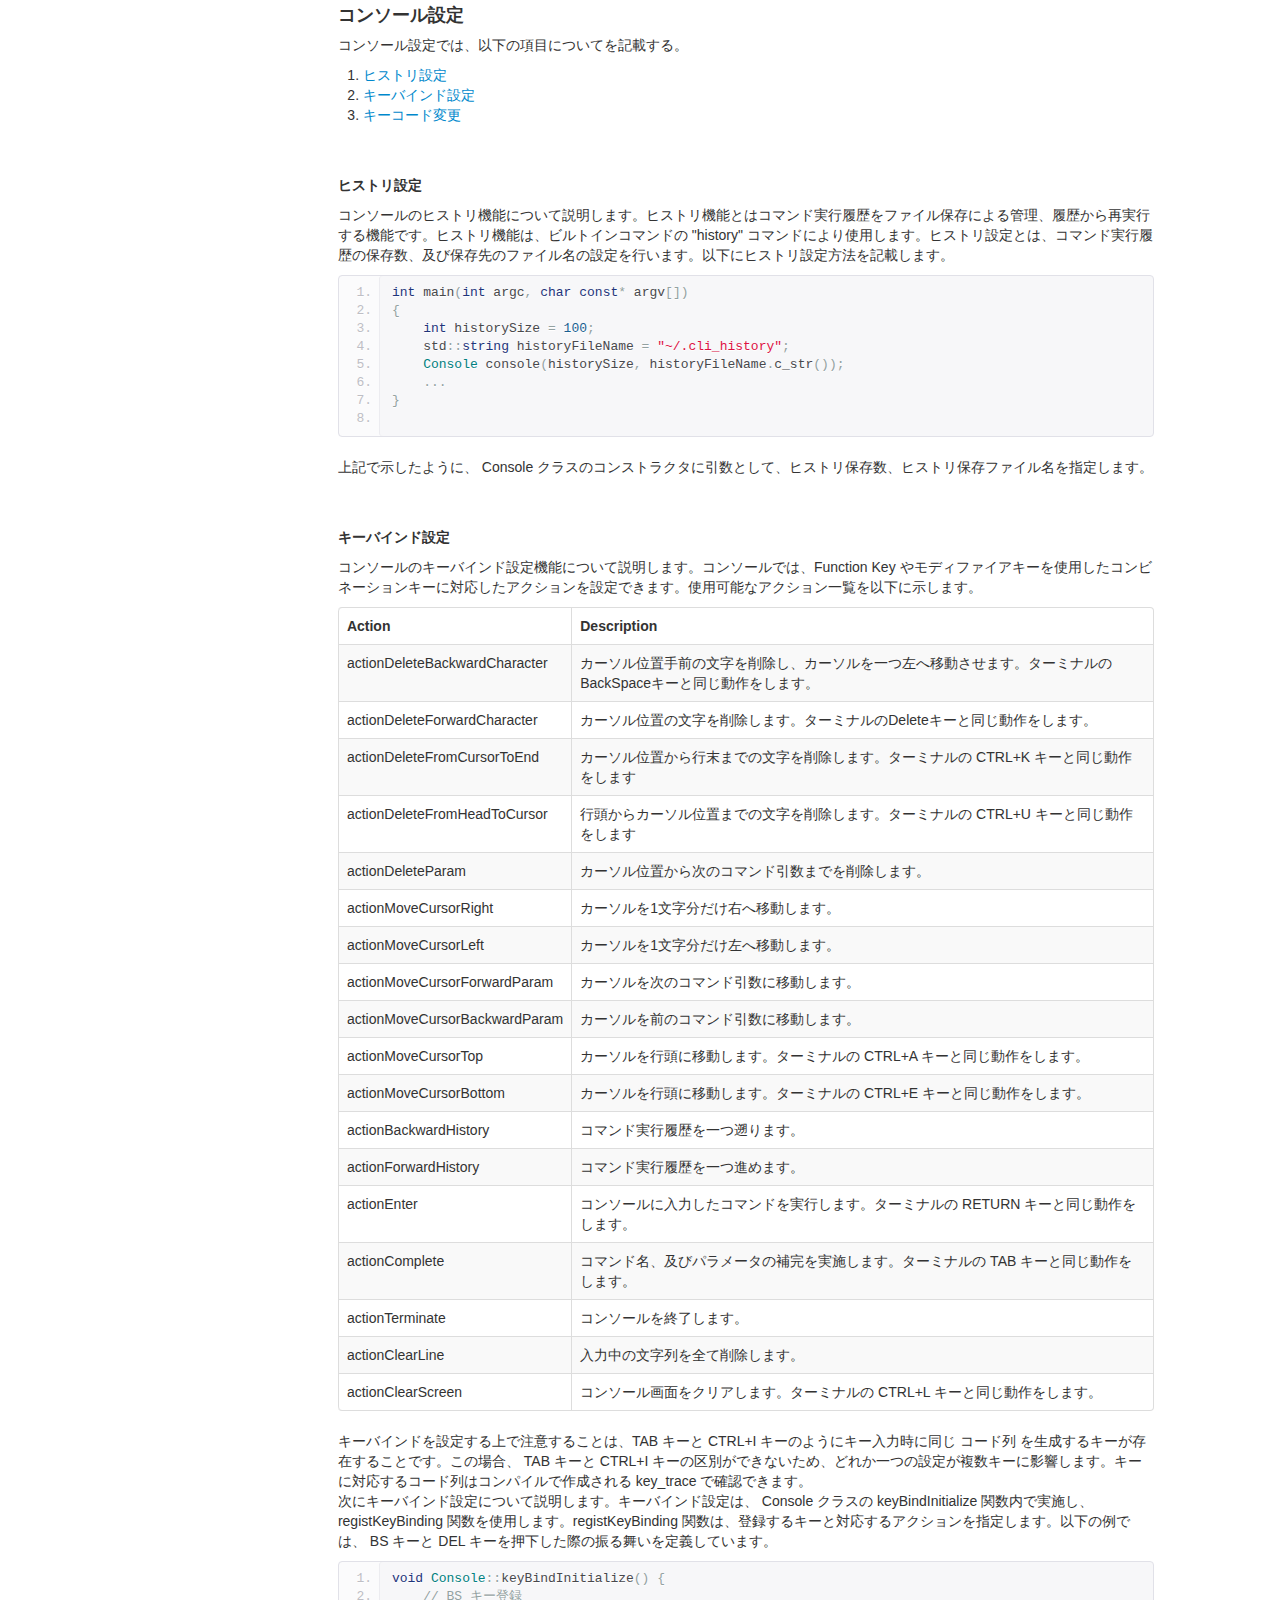
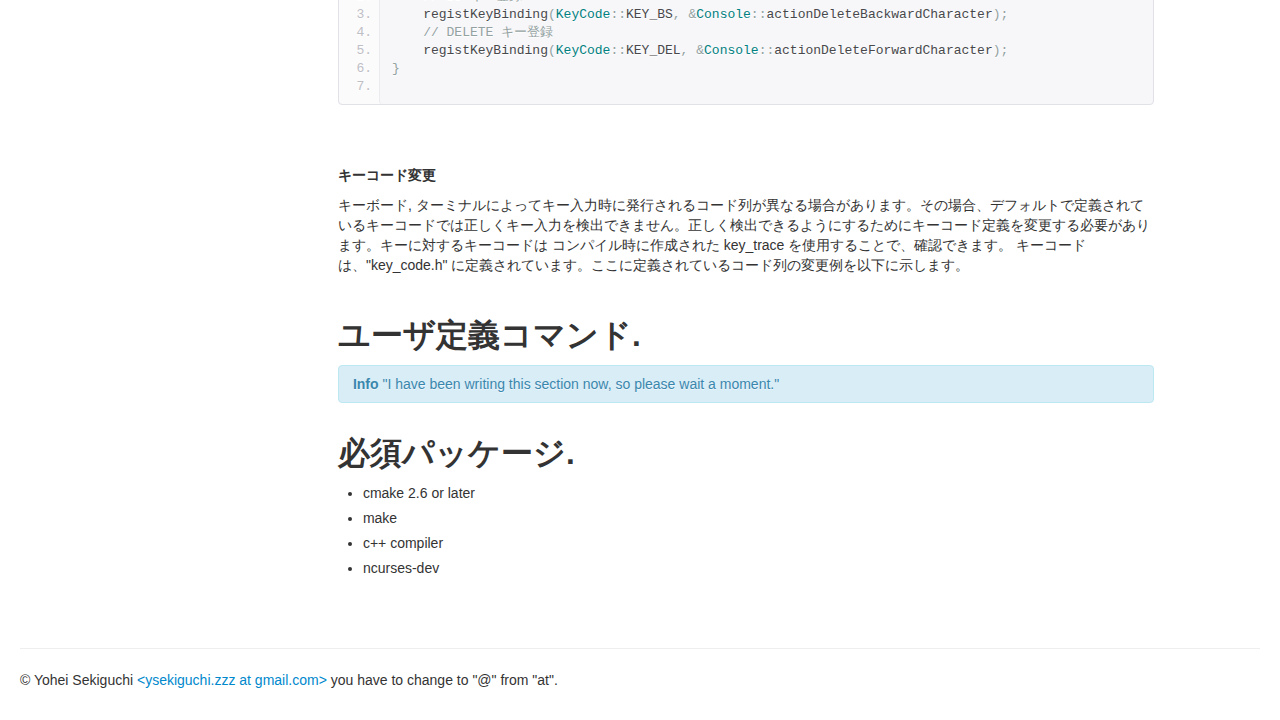
==== commit 89c4f4a3: "Update." ====
--- a/index_jp.html
+++ b/index_jp.html
@@ -24,7 +24,7 @@
         padding-top: 30px;
         margin-top: -30px
       }
-      h4 {
+      h4,h5 {
         padding-top: 40px;
       }
       section > .page-header,
@@ -407,7 +407,6 @@
               <p>キーバインドを設定する上で注意することは、TAB キーと CTRL+I キーのようにキー入力時に同じ コード列 を生成するキーが存在することです。この場合、 TAB キーと CTRL+I キーの区別ができないため、どれか一つの設定が複数キーに影響します。キーに対応するコード列はコンパイルで作成される key_trace で確認できます。<br>
               次にキーバインド設定について説明します。キーバインド設定は、 Console クラスの keyBindInitialize 関数内で実施し、registKeyBinding 関数を使用します。registKeyBinding 関数は、登録するキーと対応するアクションを指定します。以下の例では、 BS キーと DEL キーを押下した際の振る舞いを定義しています。</p>
               <pre class="prettyprint linenums">
-A
 void Console::keyBindInitialize() {
     // BS キー登録
     registKeyBinding(KeyCode::KEY_BS, &Console::actionDeleteBackwardCharacter);
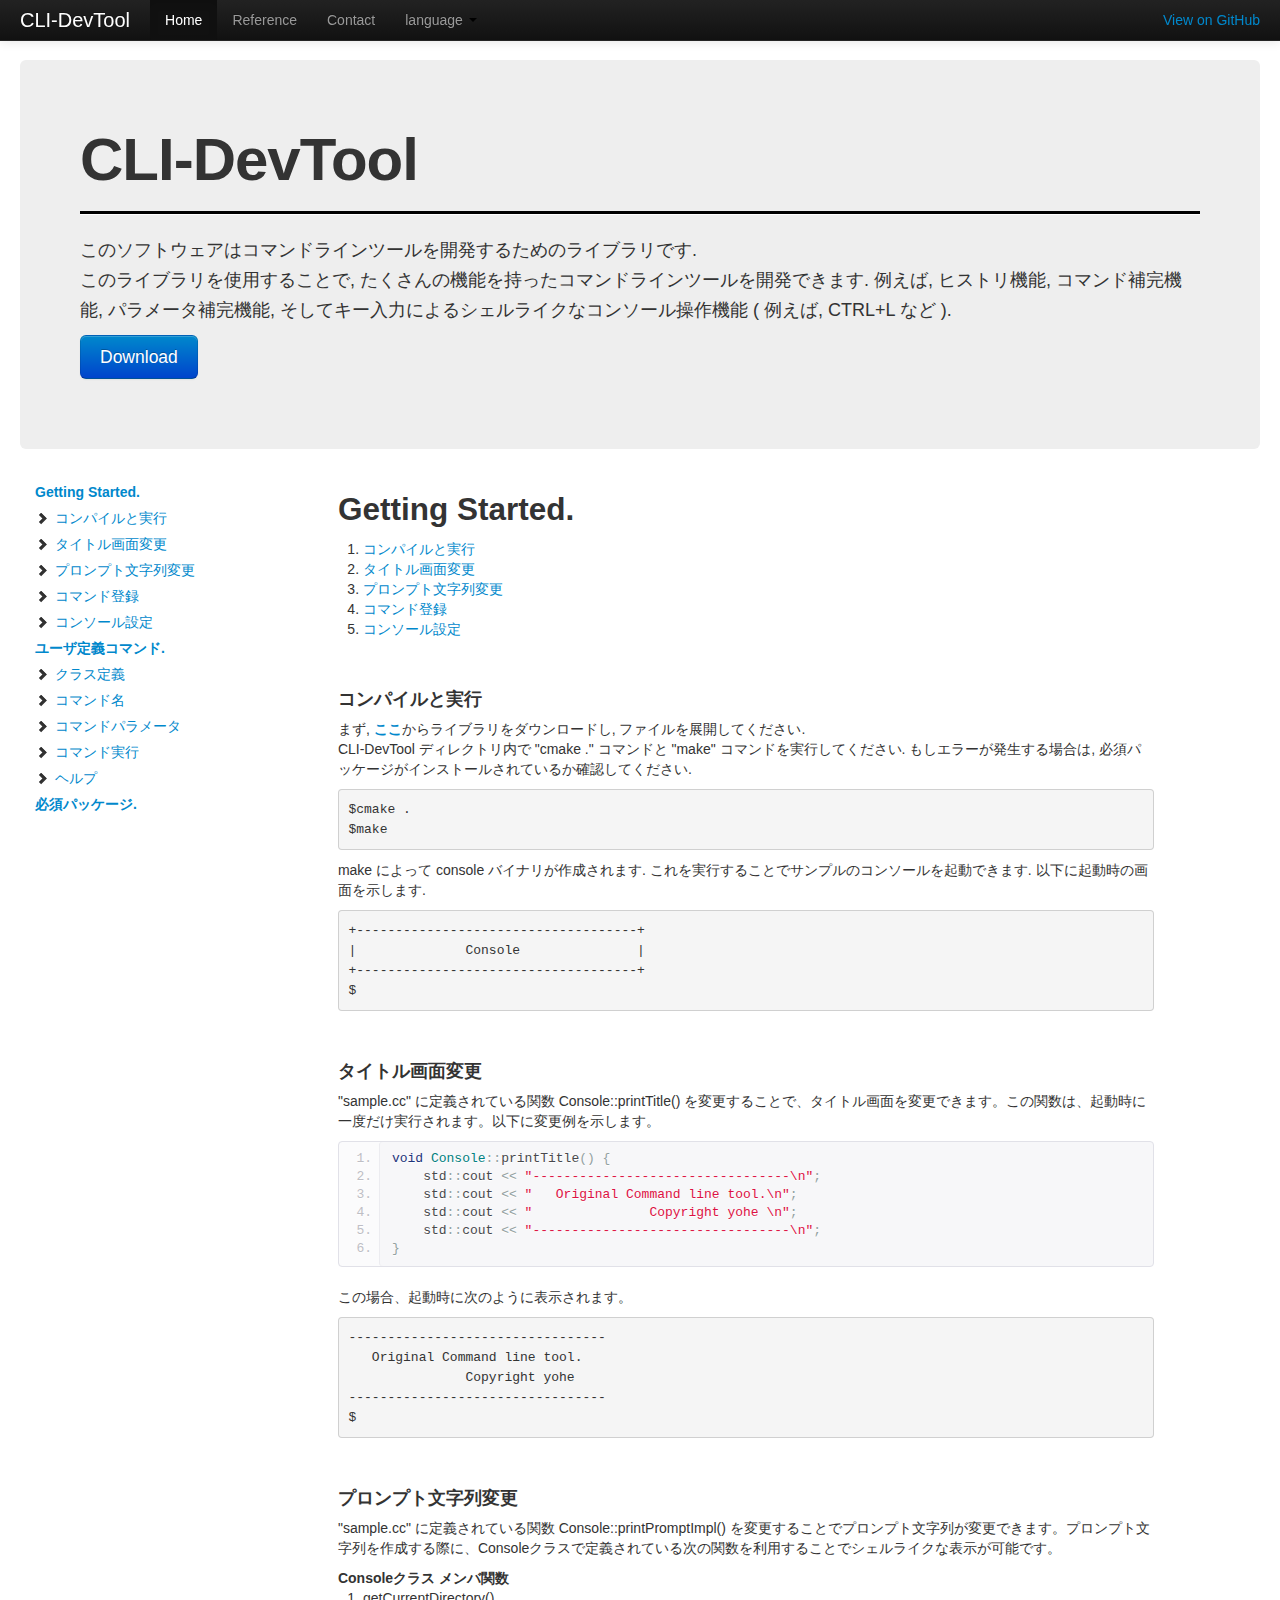
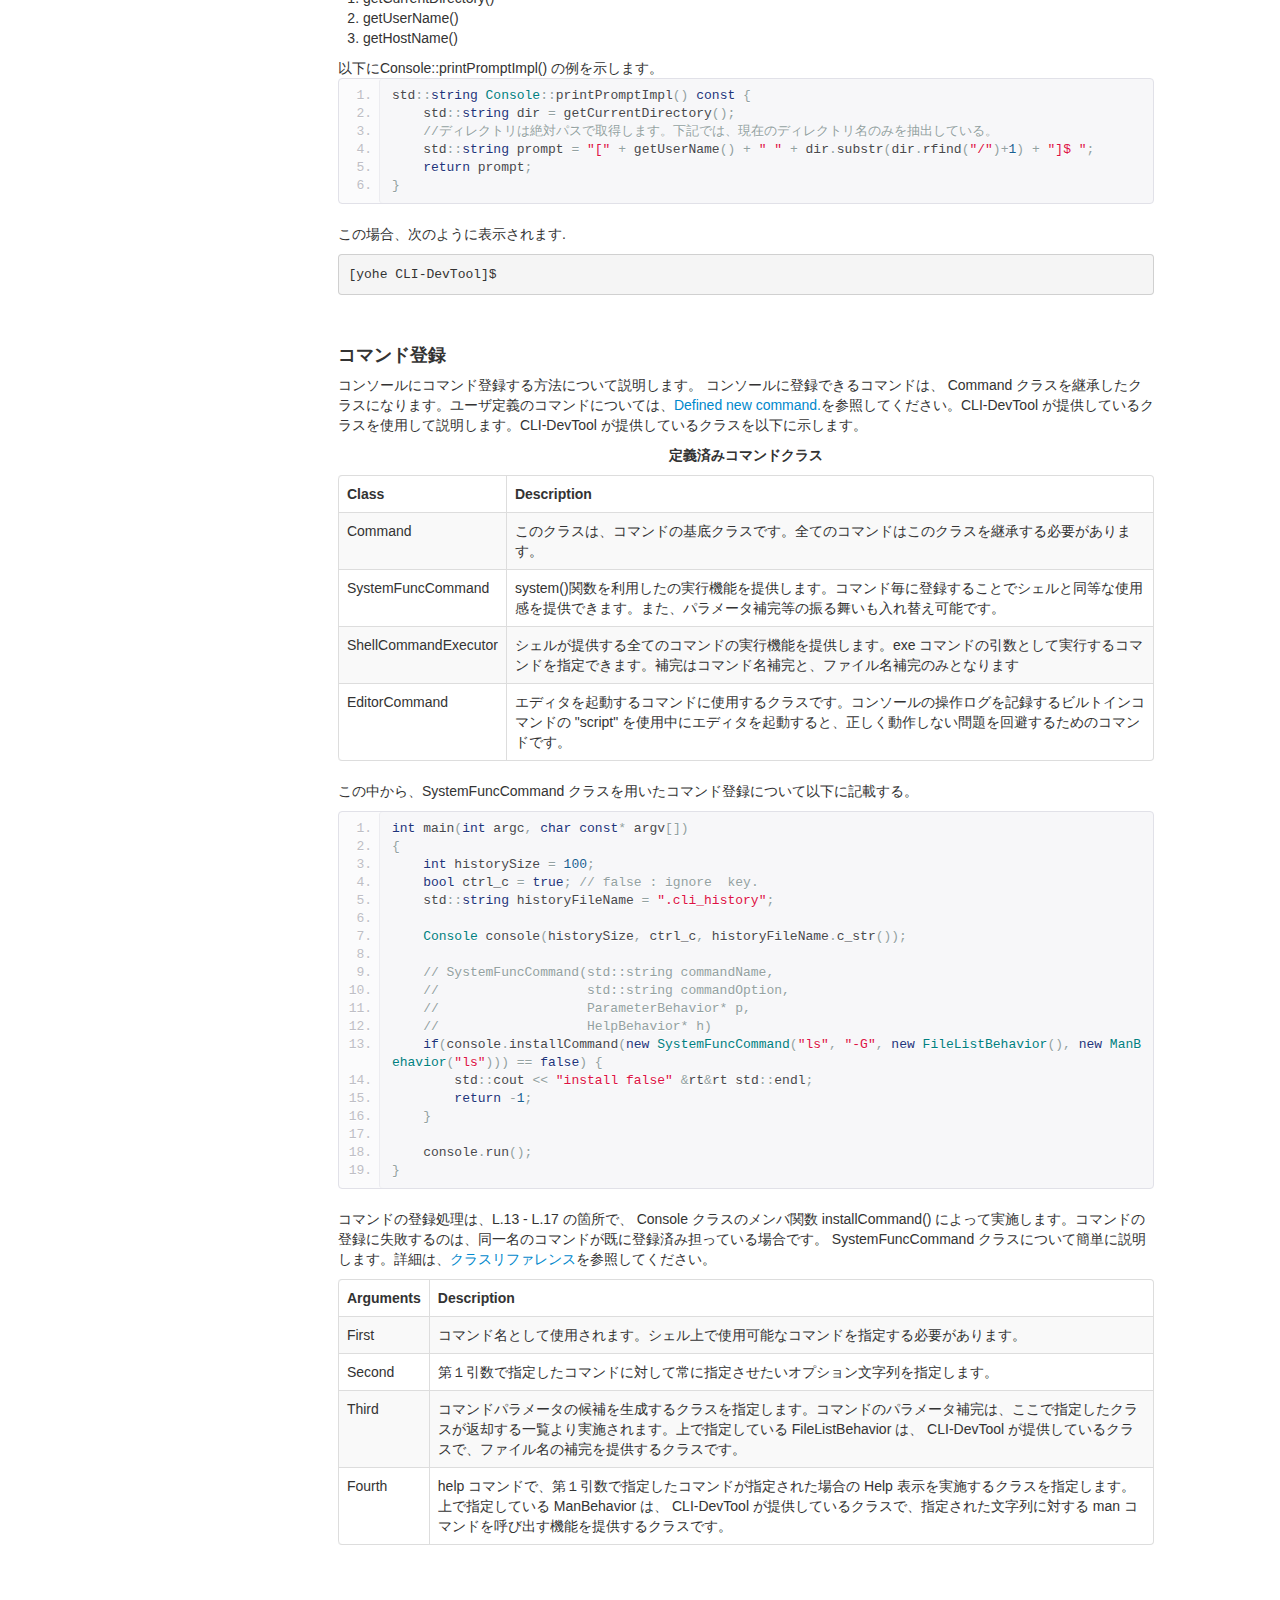
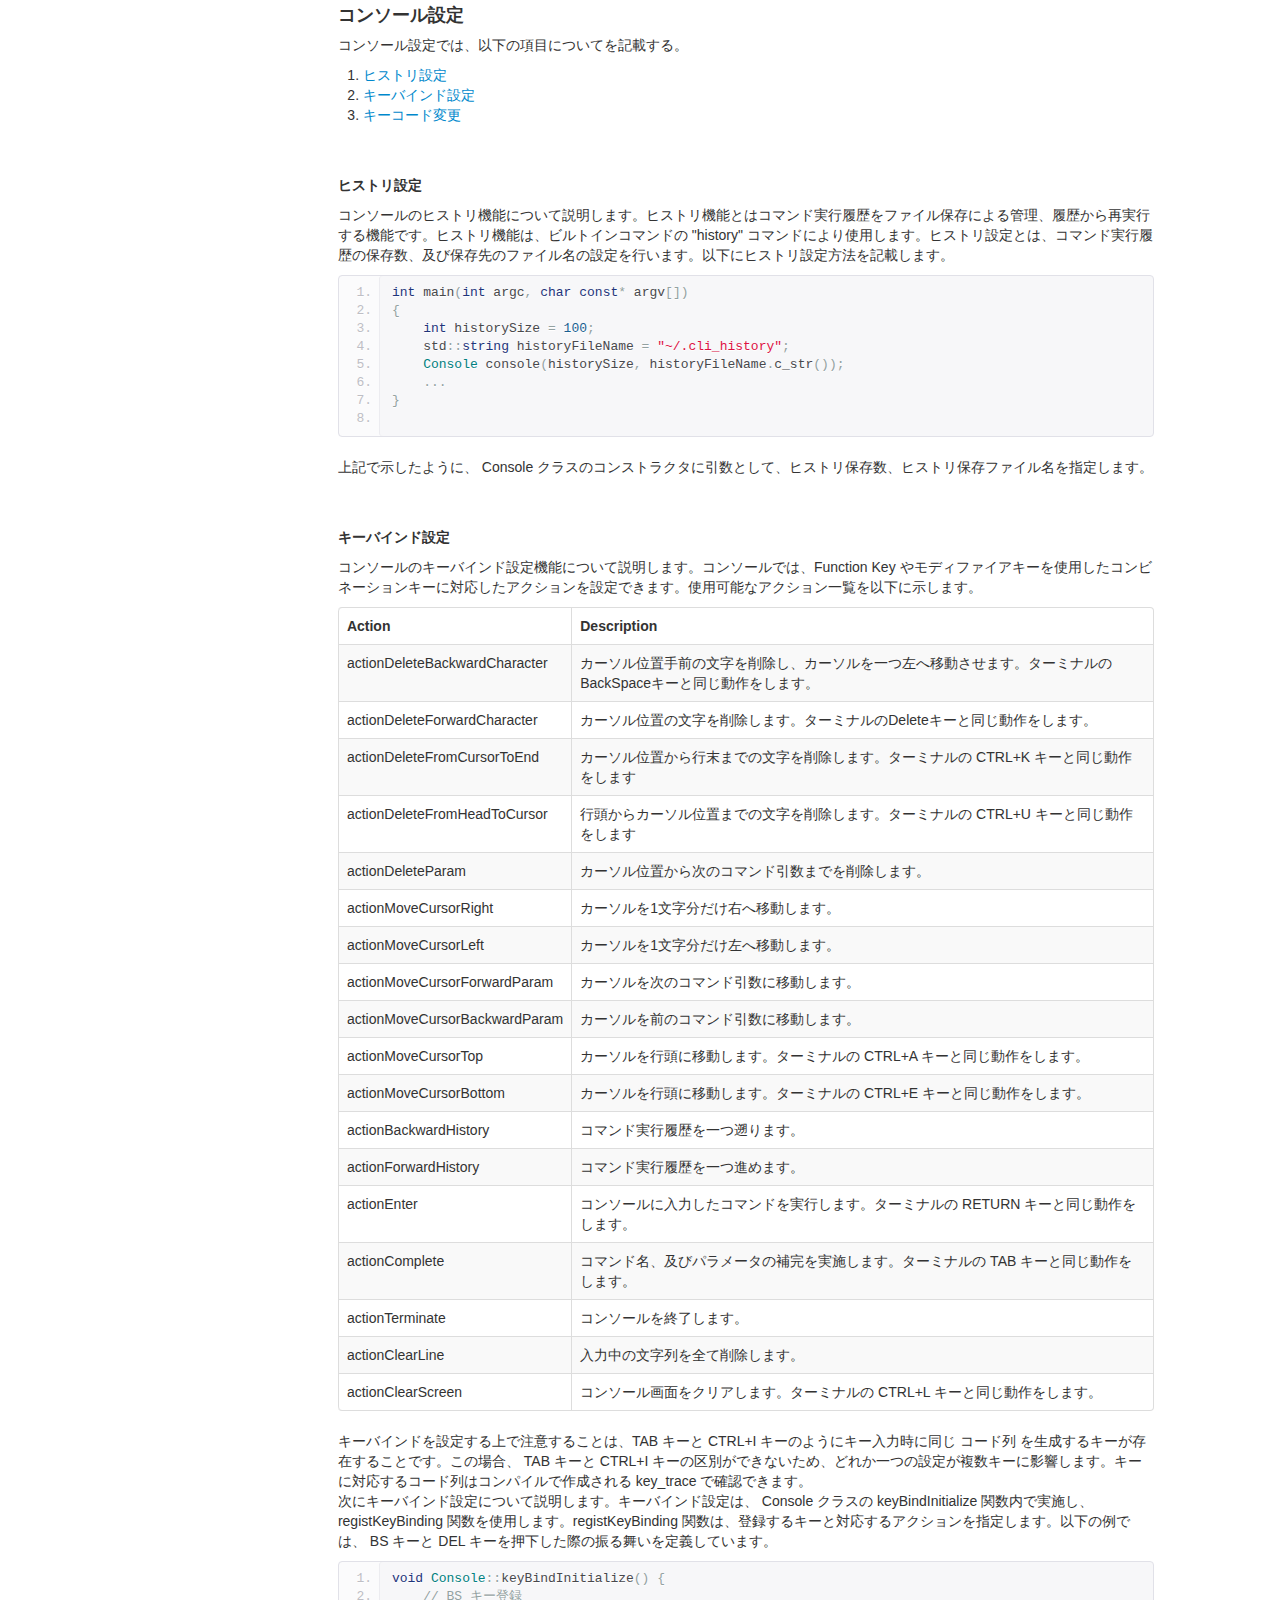
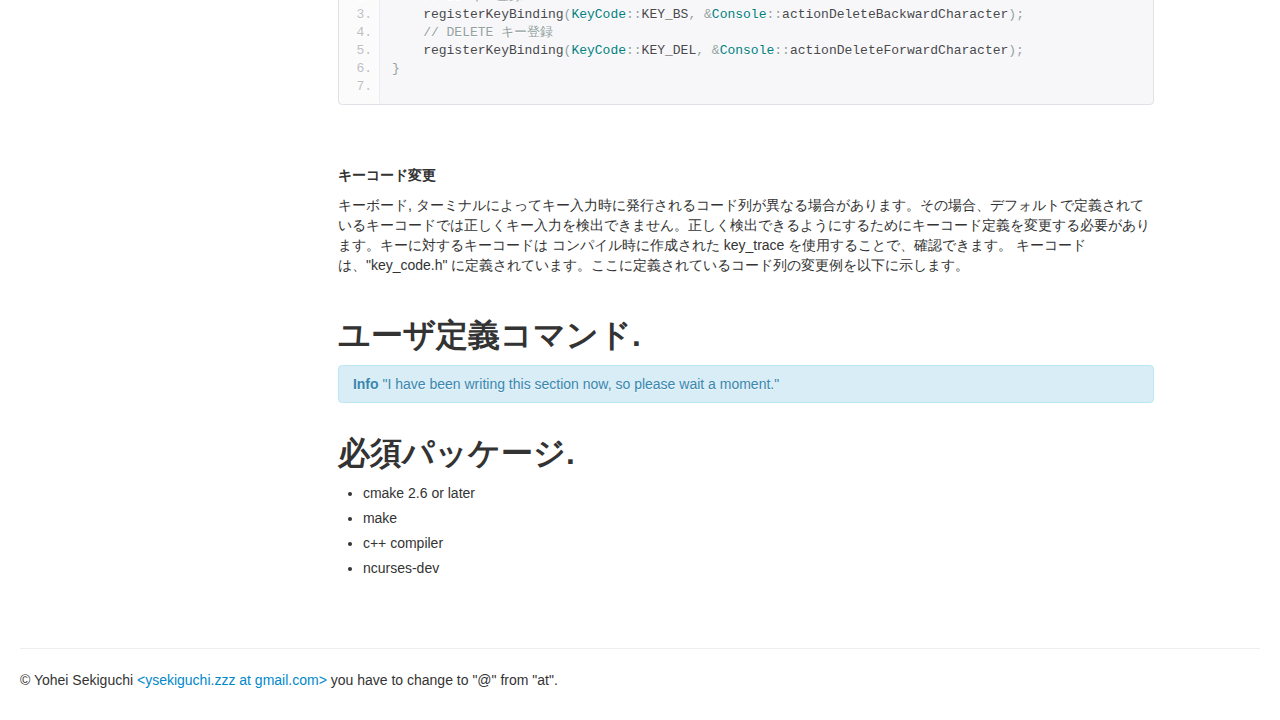
==== commit 93b0a1c1: "Update." ====
--- a/index_jp.html
+++ b/index_jp.html
@@ -409,9 +409,9 @@
               <pre class="prettyprint linenums">
 void Console::keyBindInitialize() {
     // BS キー登録
-    registKeyBinding(KeyCode::KEY_BS, &Console::actionDeleteBackwardCharacter);
+    registerKeyBinding(KeyCode::KEY_BS, &Console::actionDeleteBackwardCharacter);
     // DELETE キー登録
-    registKeyBinding(KeyCode::KEY_DEL, &Console::actionDeleteForwardCharacter);
+    registerKeyBinding(KeyCode::KEY_DEL, &Console::actionDeleteForwardCharacter);
 }
               </pre>
               <h5 id="setting_console_keycode">キーコード変更</h5>
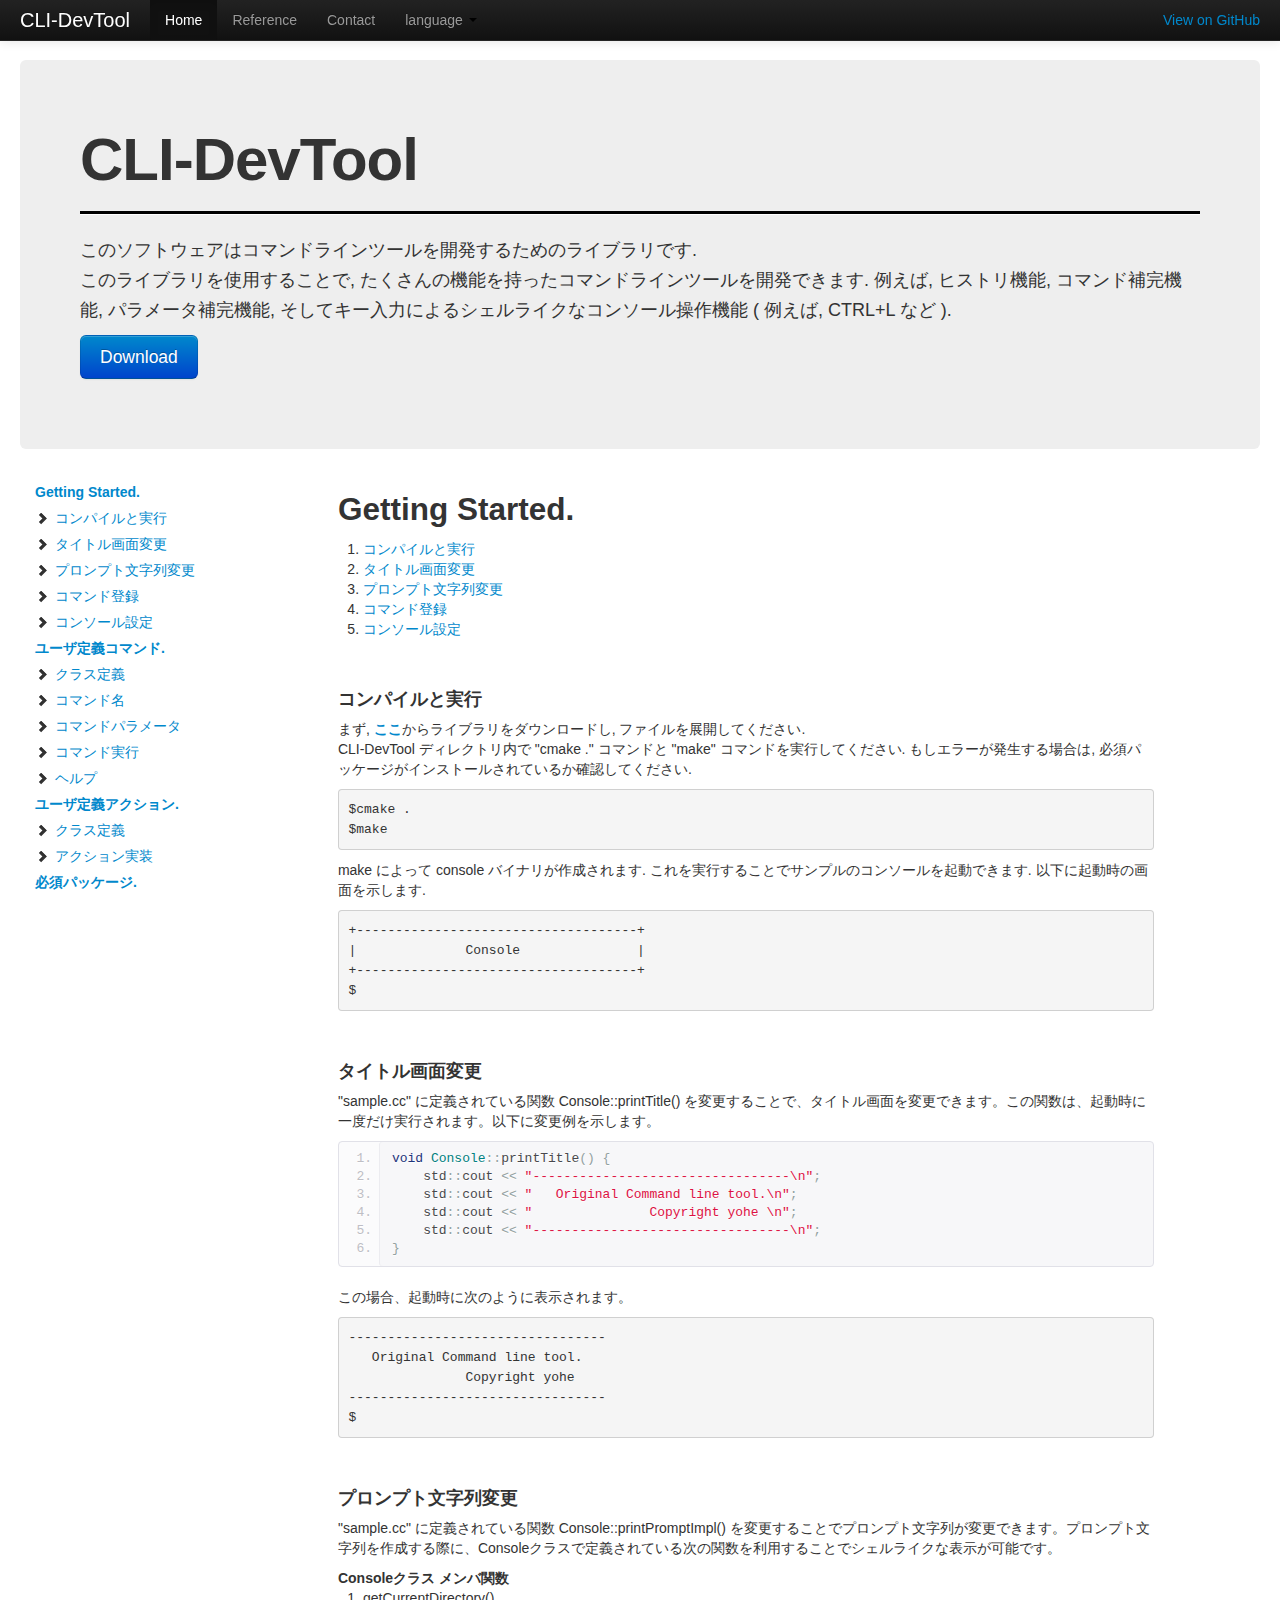
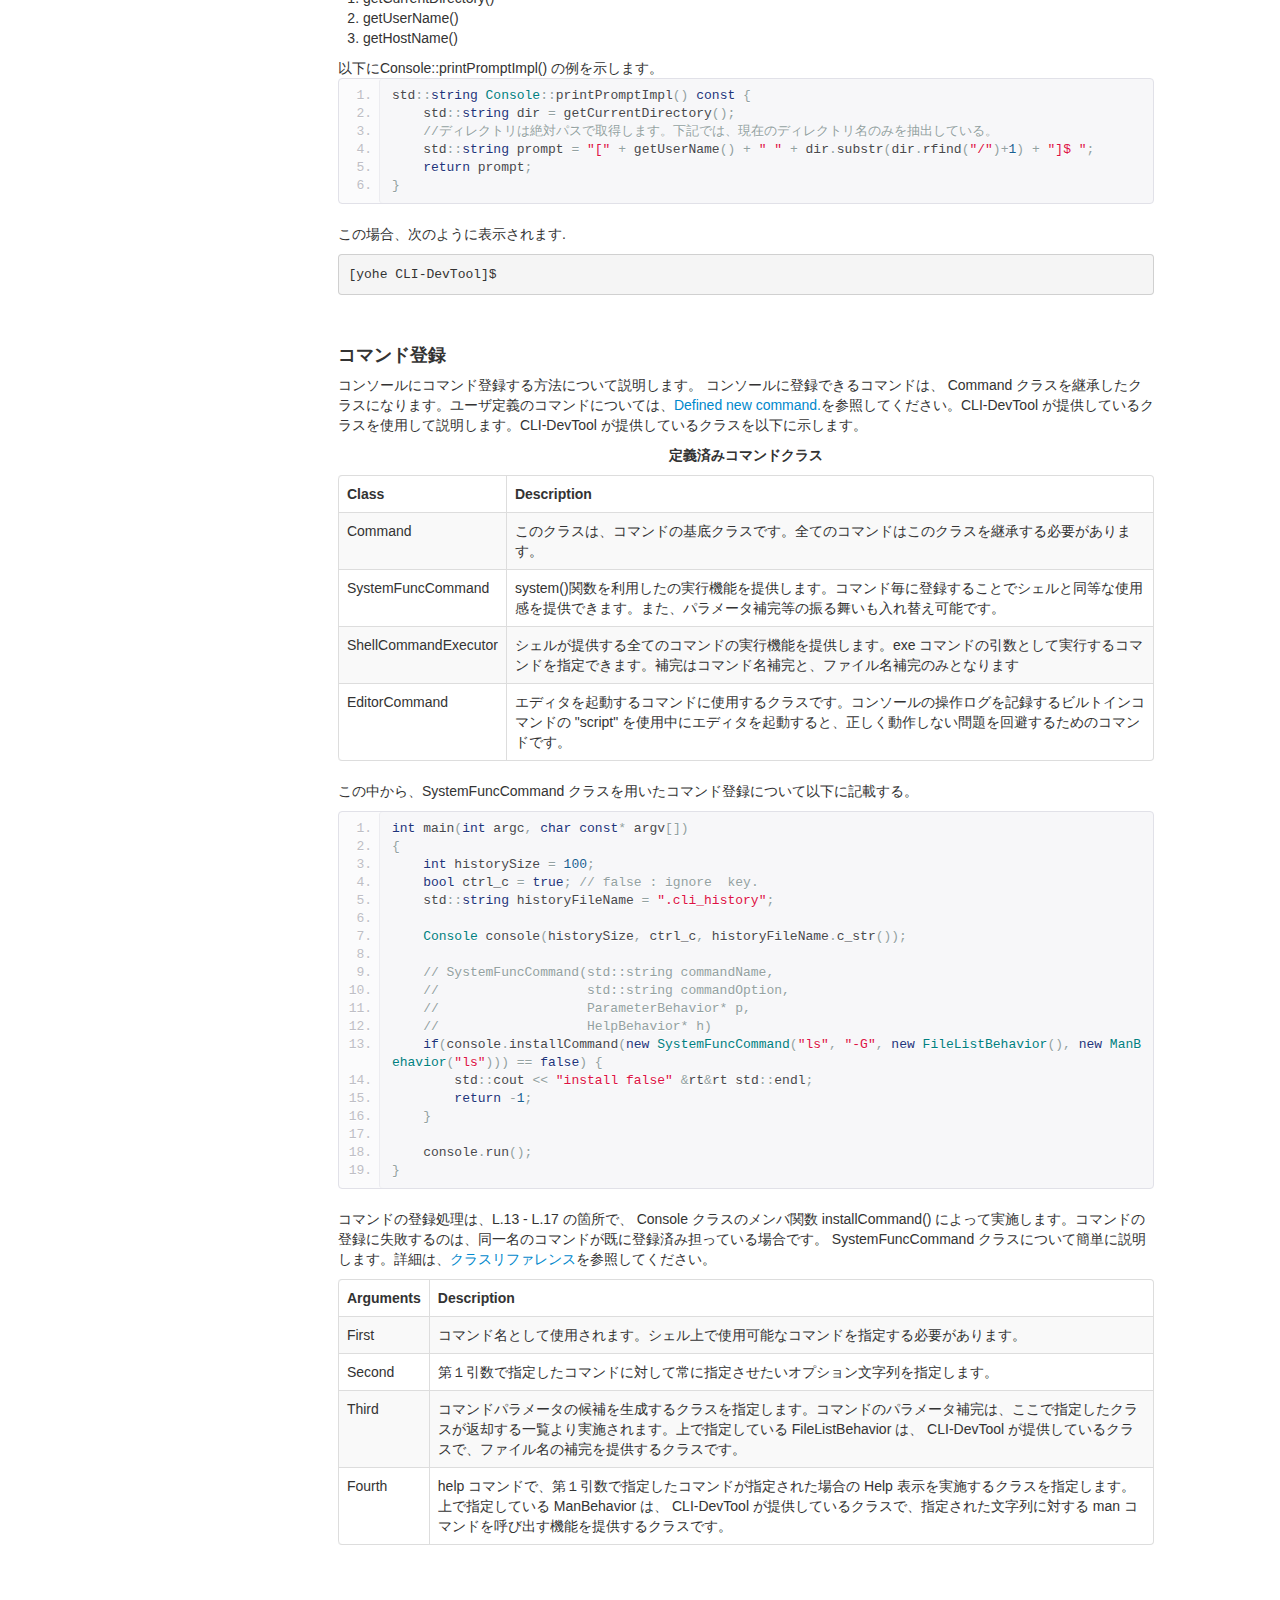
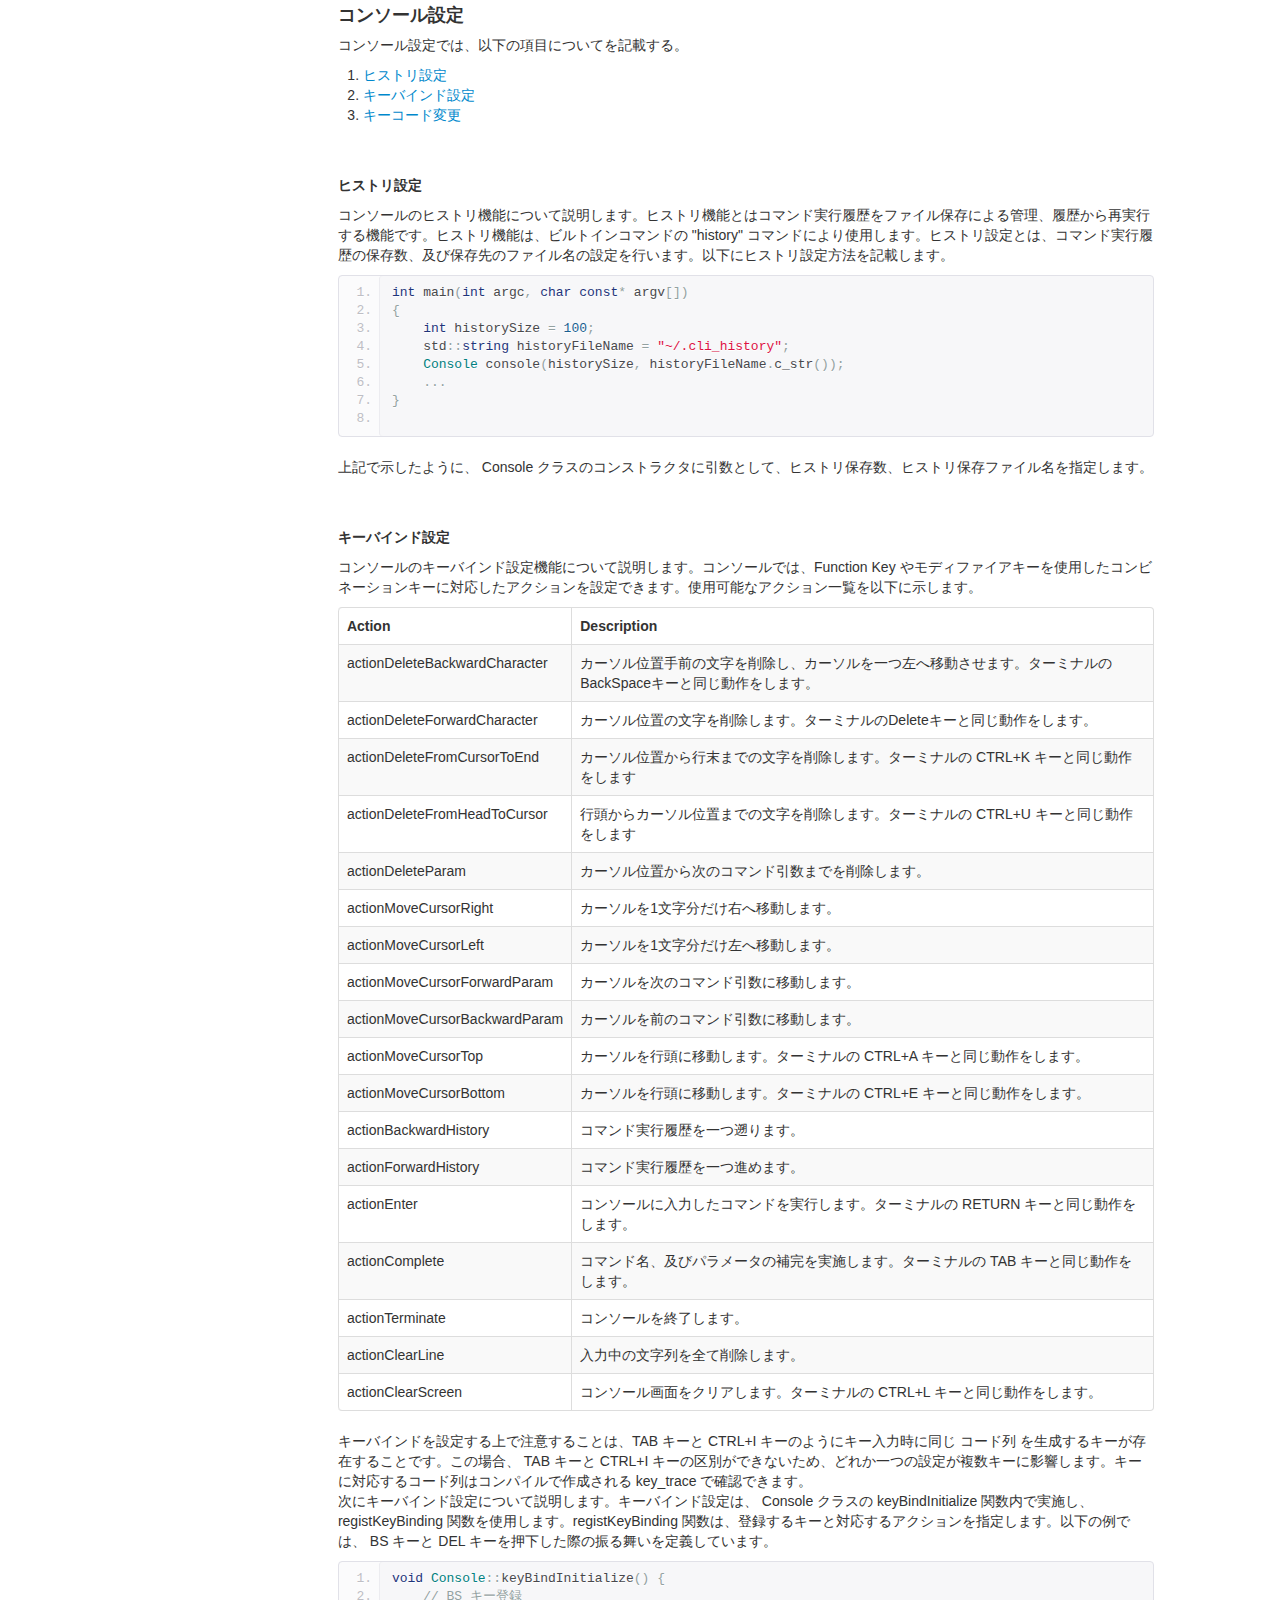
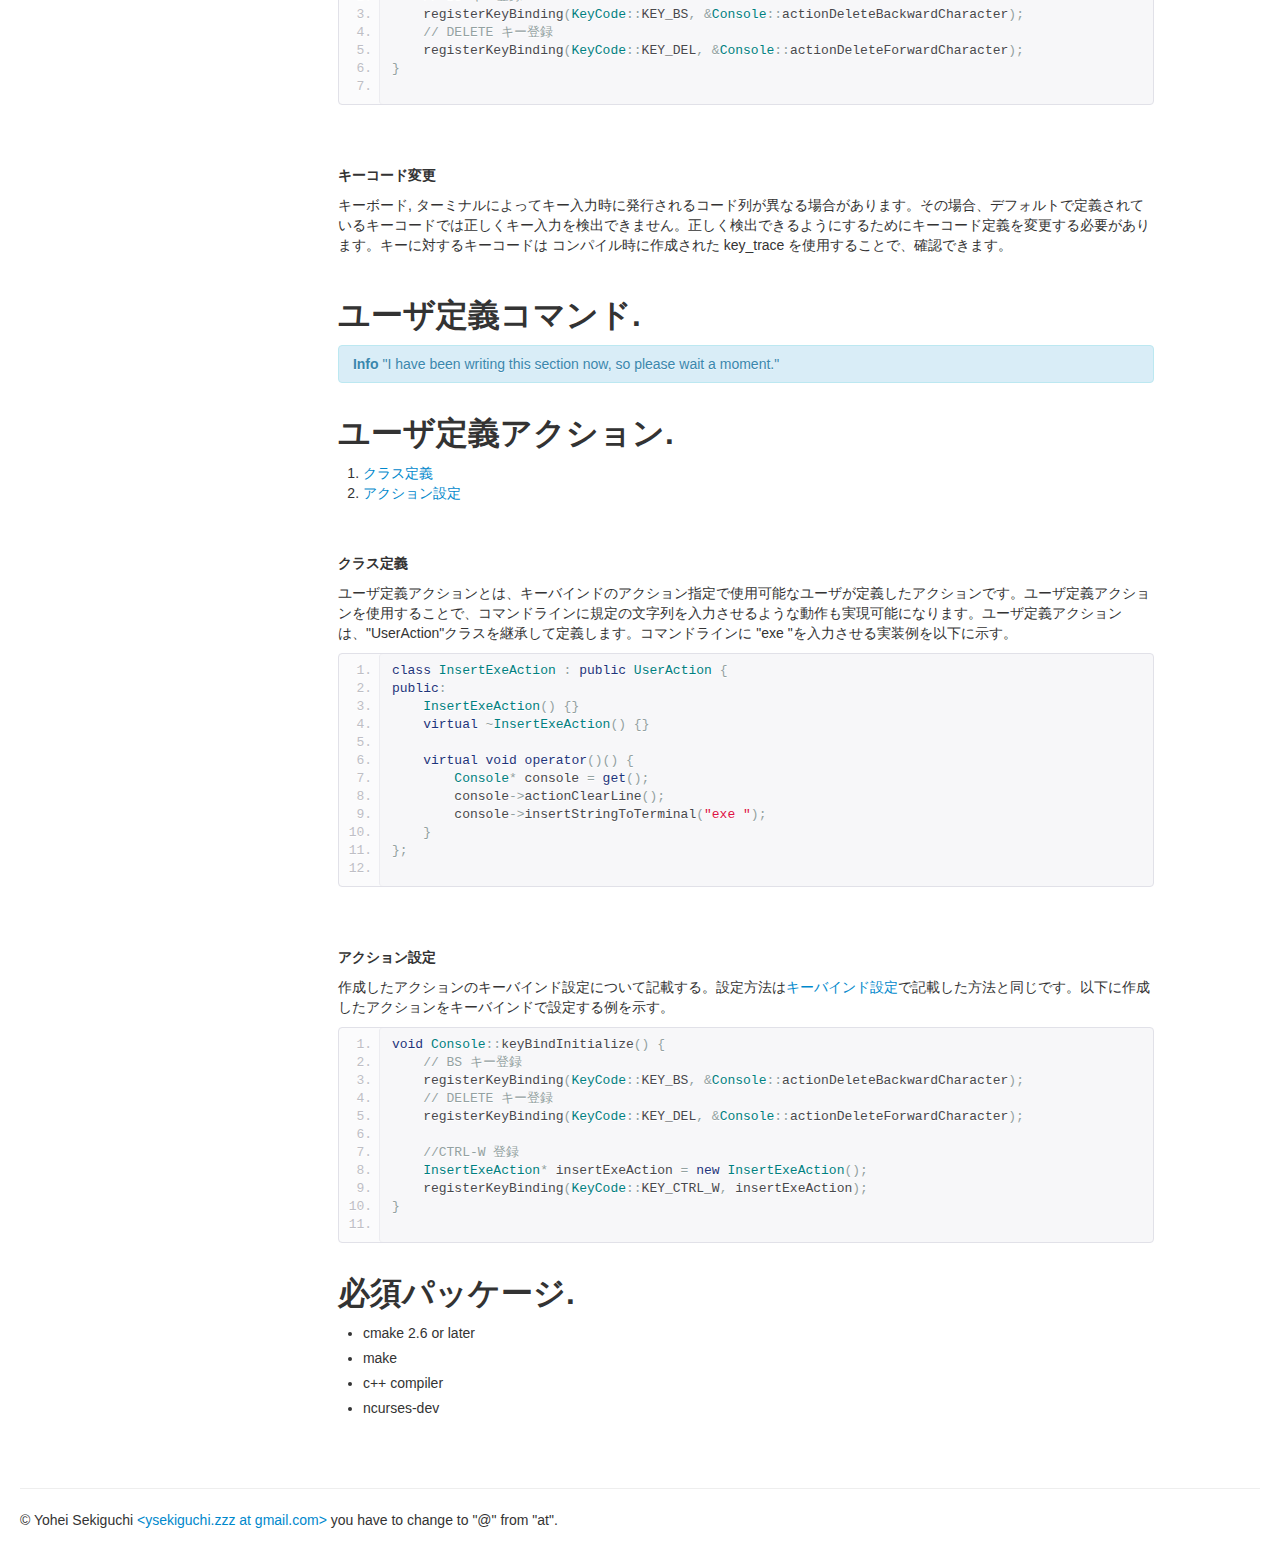
==== commit 84e569d4: "Update." ====
--- a/index_jp.html
+++ b/index_jp.html
@@ -137,6 +137,13 @@
             <li><a href="#command_param_compl"><i class="icon-chevron-right"></i> コマンドパラメータ</a></li>
             <li><a href="#command_exec"><i class="icon-chevron-right"></i> コマンド実行</a></li>
             <li><a href="#command_help"><i class="icon-chevron-right"></i> ヘルプ</a></li>
+          </ul>
+          </div>
+          <div>
+          <ul class="nav nav-list">
+            <li><a href="#defined_new_command"><strong> ユーザ定義アクション.</strong></a></li>
+            <li><a href="#action_def"><i class="icon-chevron-right"></i> クラス定義</a></li>
+            <li><a href="#action_setting"><i class="icon-chevron-right"></i> アクション実装</a></li>
           </ul>
           </div>
           <div>
@@ -416,7 +423,6 @@
               </pre>
               <h5 id="setting_console_keycode">キーコード変更</h5>
               <p>キーボード, ターミナルによってキー入力時に発行されるコード列が異なる場合があります。その場合、デフォルトで定義されているキーコードでは正しくキー入力を検出できません。正しく検出できるようにするためにキーコード定義を変更する必要があります。キーに対するキーコードは コンパイル時に作成された key_trace を使用することで、確認できます。
-              キーコードは、"key_code.h" に定義されています。ここに定義されているコード列の変更例を以下に示します。
               </p>
               <br>
               </section>
@@ -425,6 +431,47 @@
                   <div class="alert alert-info">
                       <strong> Info </strong>"I have been writing this section now, so please wait a moment."
                   </div>
+              </section>
+              </section>
+              <section id="defined_new_action">
+                  <h2>ユーザ定義アクション.</h2>
+                  <p>
+                    <ol type="1" style="list-style-position: outside">
+                      <li><a href="#action_def"> クラス定義</a></li>
+                      <li><a href="#action_setting"> アクション設定</a></li>
+                    </ol>
+                  </p>
+                  <h5 id="action_def"> クラス定義</h5>
+                  <p>ユーザ定義アクションとは、キーバインドのアクション指定で使用可能なユーザが定義したアクションです。ユーザ定義アクションを使用することで、コマンドラインに規定の文字列を入力させるような動作も実現可能になります。ユーザ定義アクションは、"UserAction"クラスを継承して定義します。コマンドラインに "exe "を入力させる実装例を以下に示す。
+                  </p>
+                  <pre class="prettyprint linenums">
+class InsertExeAction : public UserAction {
+public:
+    InsertExeAction() {}
+    virtual ~InsertExeAction() {}
+
+    virtual void operator()() {
+        Console* console = get();
+        console->actionClearLine();
+        console->insertStringToTerminal("exe ");
+    }
+};
+                  </pre>
+                  <h5 id="action_setting"> アクション設定</h5>
+                  <p>作成したアクションのキーバインド設定について記載する。設定方法は<a href="#setting_console_keybind">キーバインド設定</a>で記載した方法と同じです。以下に作成したアクションをキーバインドで設定する例を示す。
+                  </p>
+                  <pre class="prettyprint linenums">
+void Console::keyBindInitialize() {
+    // BS キー登録
+    registerKeyBinding(KeyCode::KEY_BS, &Console::actionDeleteBackwardCharacter);
+    // DELETE キー登録
+    registerKeyBinding(KeyCode::KEY_DEL, &Console::actionDeleteForwardCharacter);
+
+    //CTRL-W 登録
+    InsertExeAction* insertExeAction = new InsertExeAction();
+    registerKeyBinding(KeyCode::KEY_CTRL_W, insertExeAction);
+}
+                  </pre>
               </section>
               <section id="required">
                   <h2>必須パッケージ.</h2>
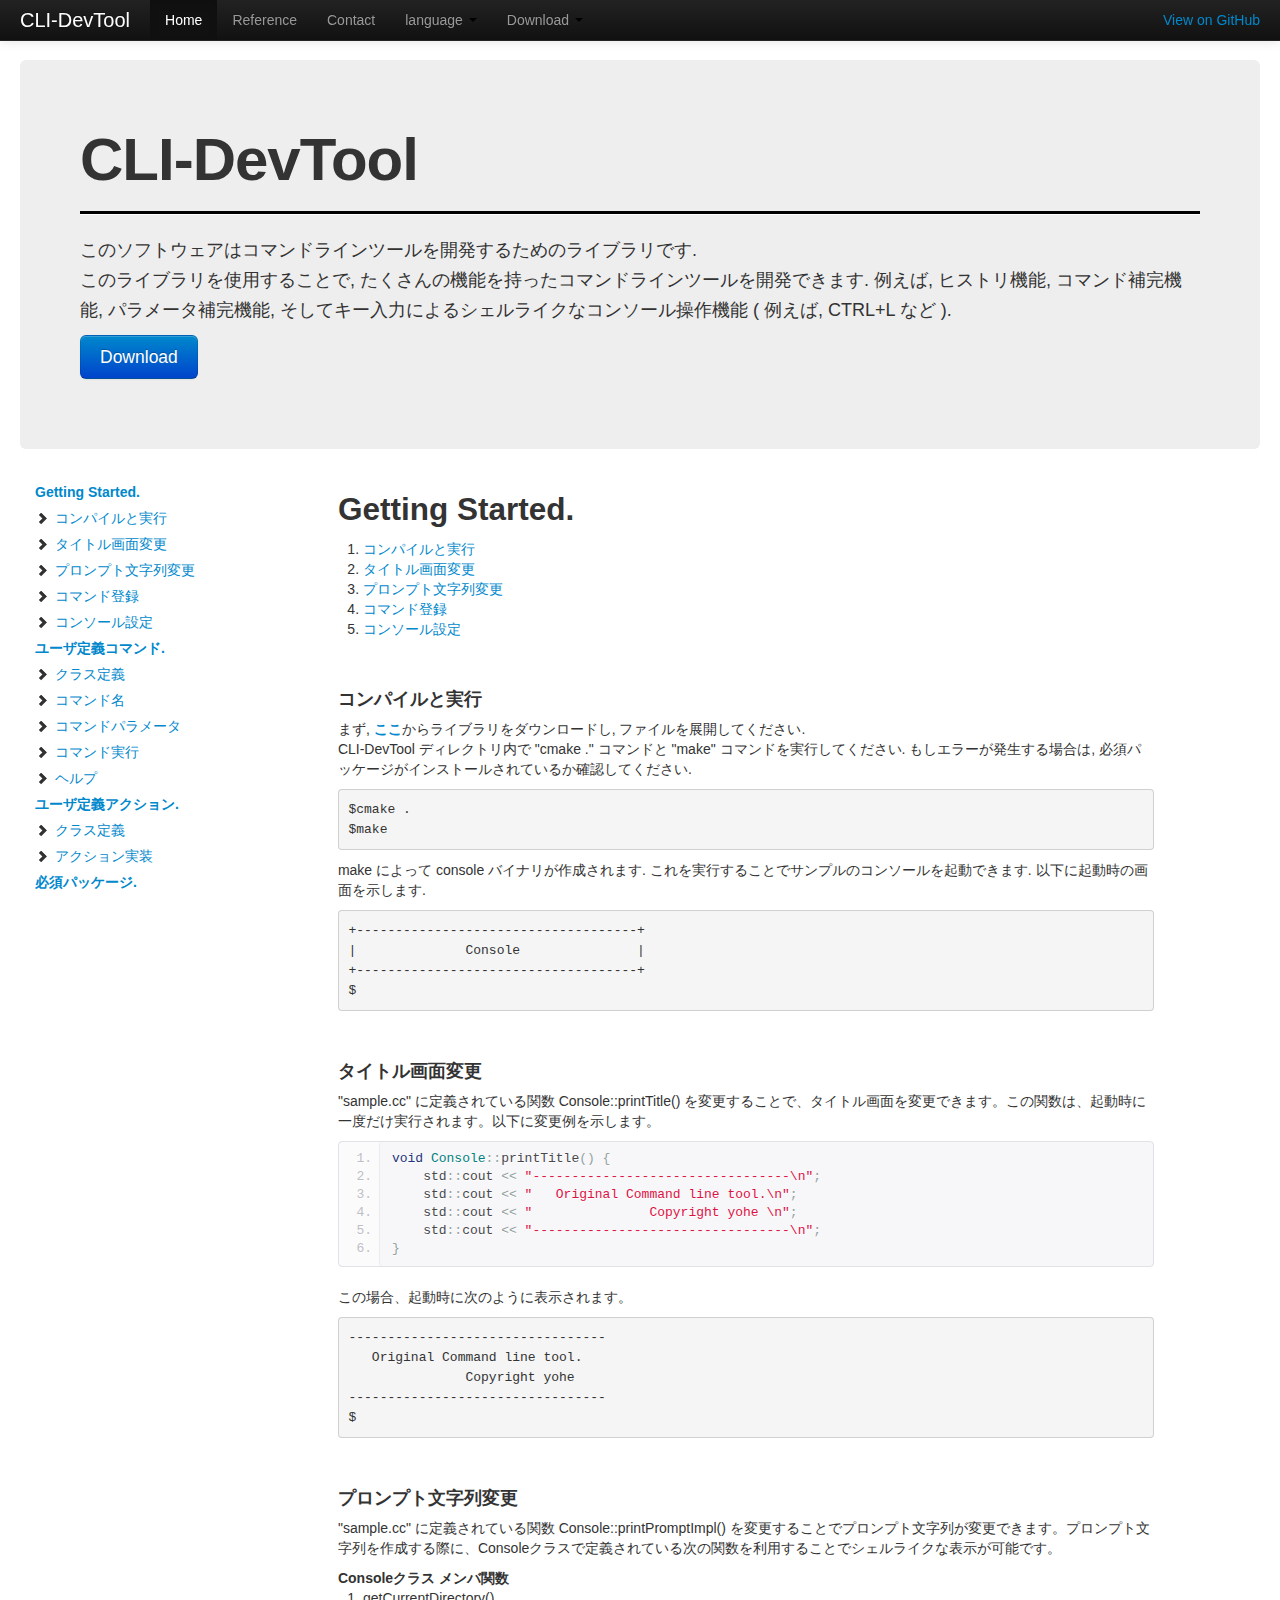
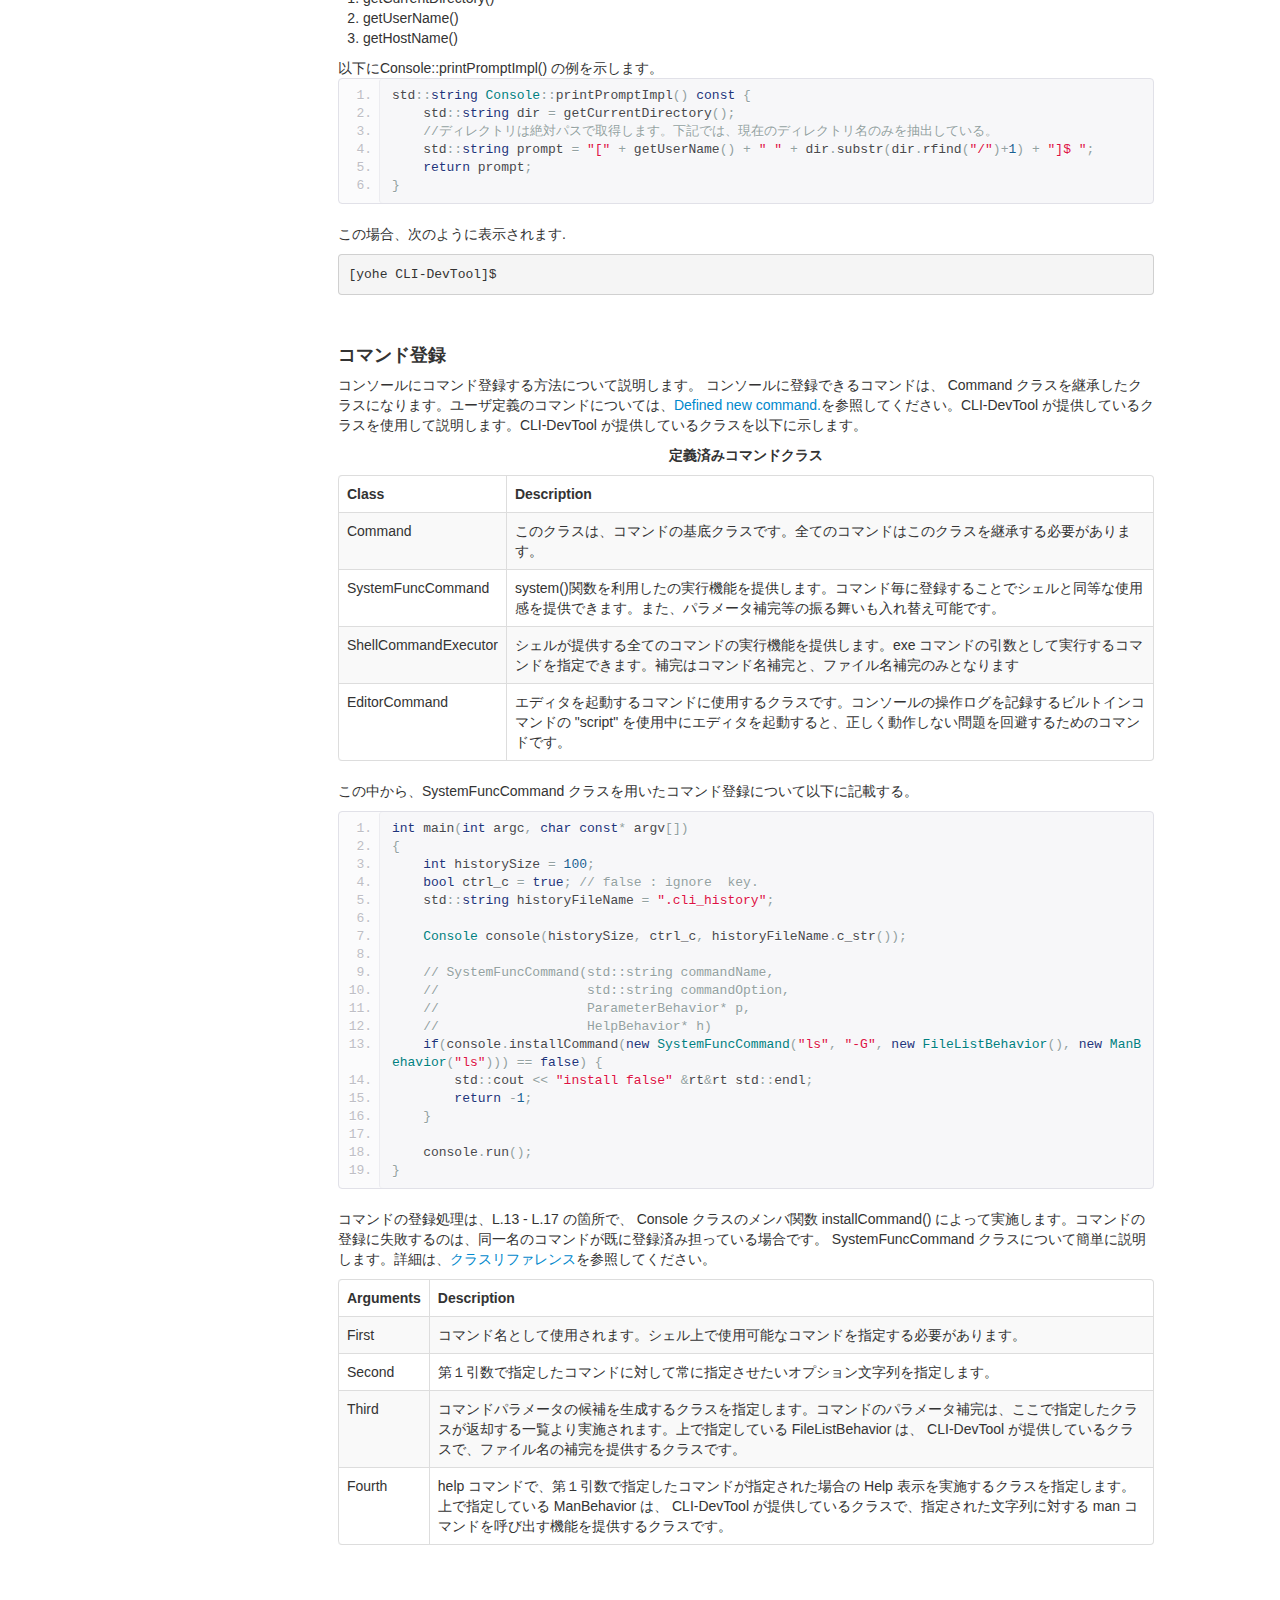
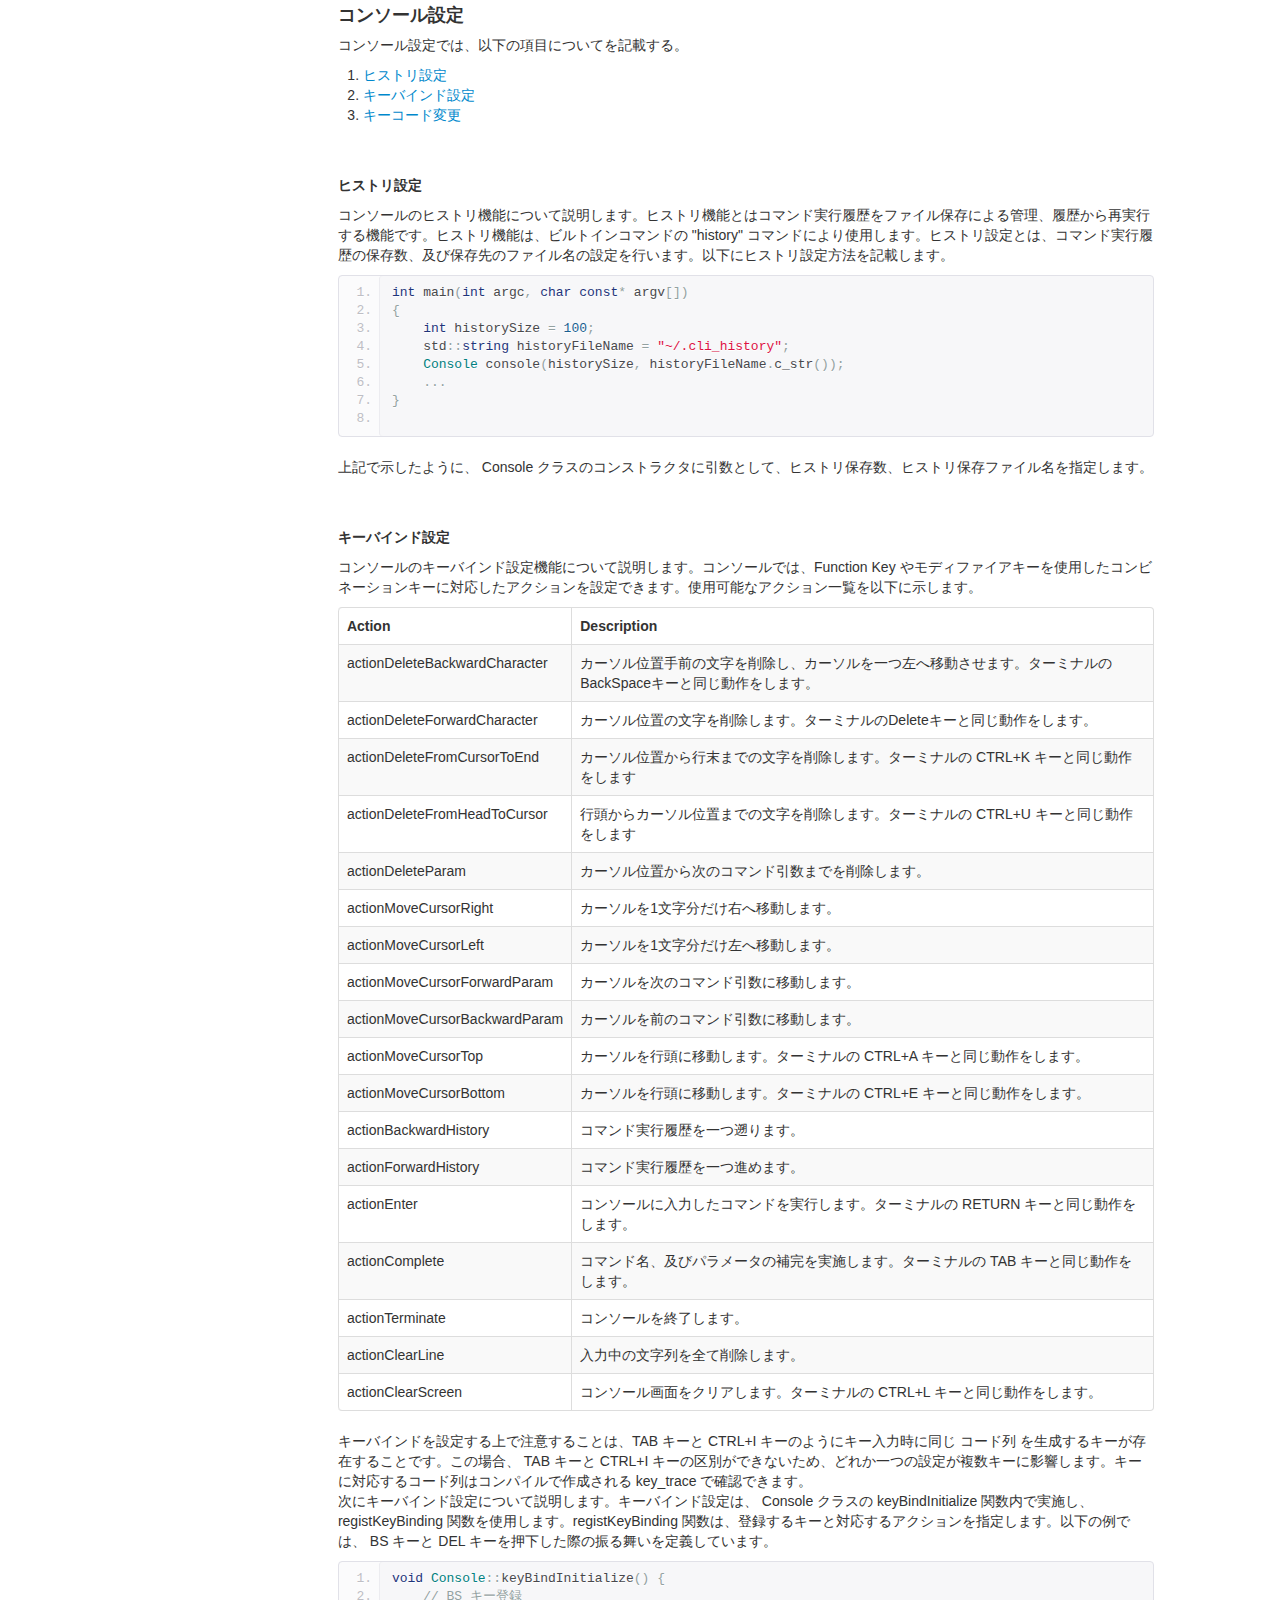
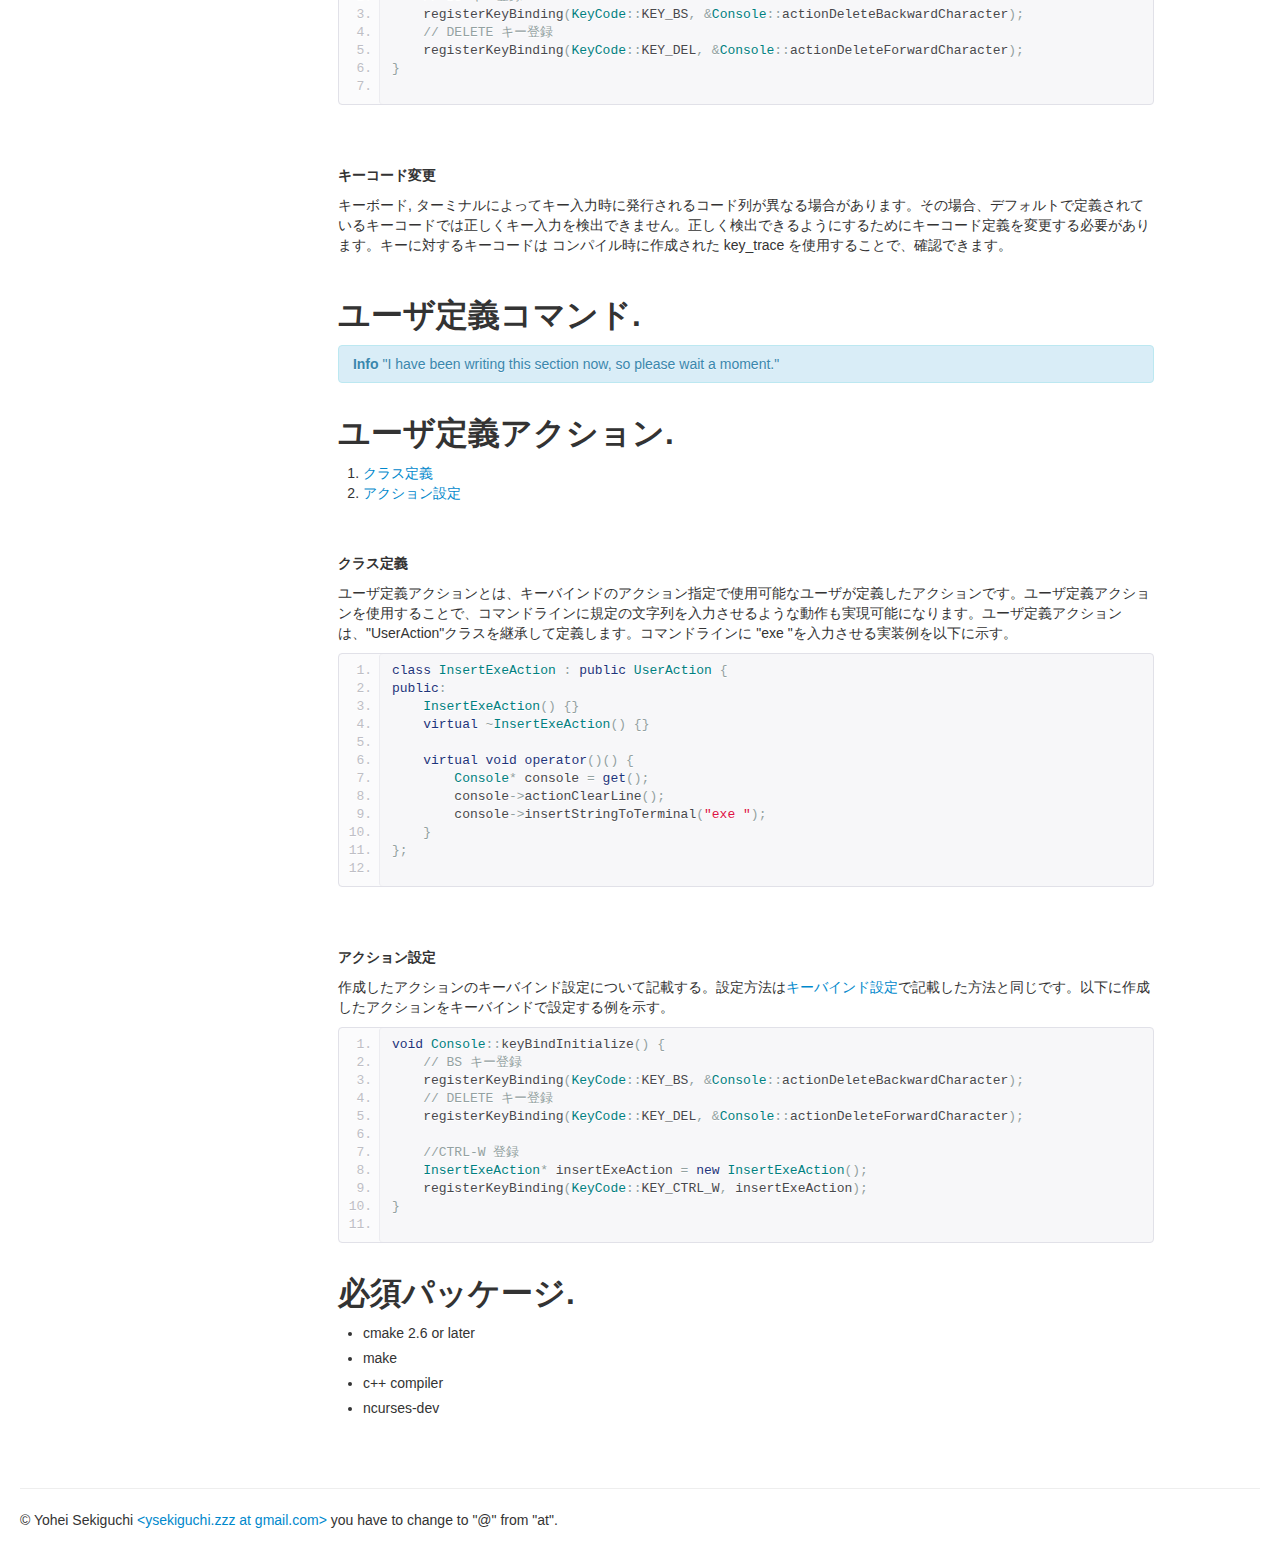
==== commit 1b9c174e: "Update." ====
--- a/index_jp.html
+++ b/index_jp.html
@@ -99,6 +99,13 @@
                 <li><a href="./index_jp.html"><i class="icon-ok"></i> Japanese</a></li>
               </ul>
             </li>
+            <li class="dropdown">
+              <a class="dropdown-togle" data-toggle="dropdown" href="#"> Download <b class="caret"></b></a>
+              <ul class="dropdown-menu">
+                <li><a href="https://github.com/yohe/CLI-DevTool/archive/v1.0.zip"> ver1.0</strong></a></li>
+                <li><a href="https://github.com/yohe/CLI-DevTool/zipball/master"> master</a></li>
+              </ul>
+            </li>
           </ul>
         </div><!--/.nav-collapse -->
       </div><!-- /container-fluid -->
@@ -111,7 +118,7 @@
         <h1>CLI-DevTool</h1>
         <hr size=5 color=black>
         <p>このソフトウェアはコマンドラインツールを開発するためのライブラリです.<br>このライブラリを使用することで, たくさんの機能を持ったコマンドラインツールを開発できます. 例えば, ヒストリ機能, コマンド補完機能, パラメータ補完機能, そしてキー入力によるシェルライクなコンソール操作機能 ( 例えば, CTRL+L など ).</p>
-        <p><a href="https://github.com/yohe/CLI-DevTool/zipball/master" class="btn btn-primary btn-large">Download</a></p>
+        <p><a href="https://github.com/yohe/CLI-DevTool/archive/v1.0.zip" class="btn btn-primary btn-large">Download</a></p>
       </div><!-- /hero-unit -->
     </div>
     </div>
